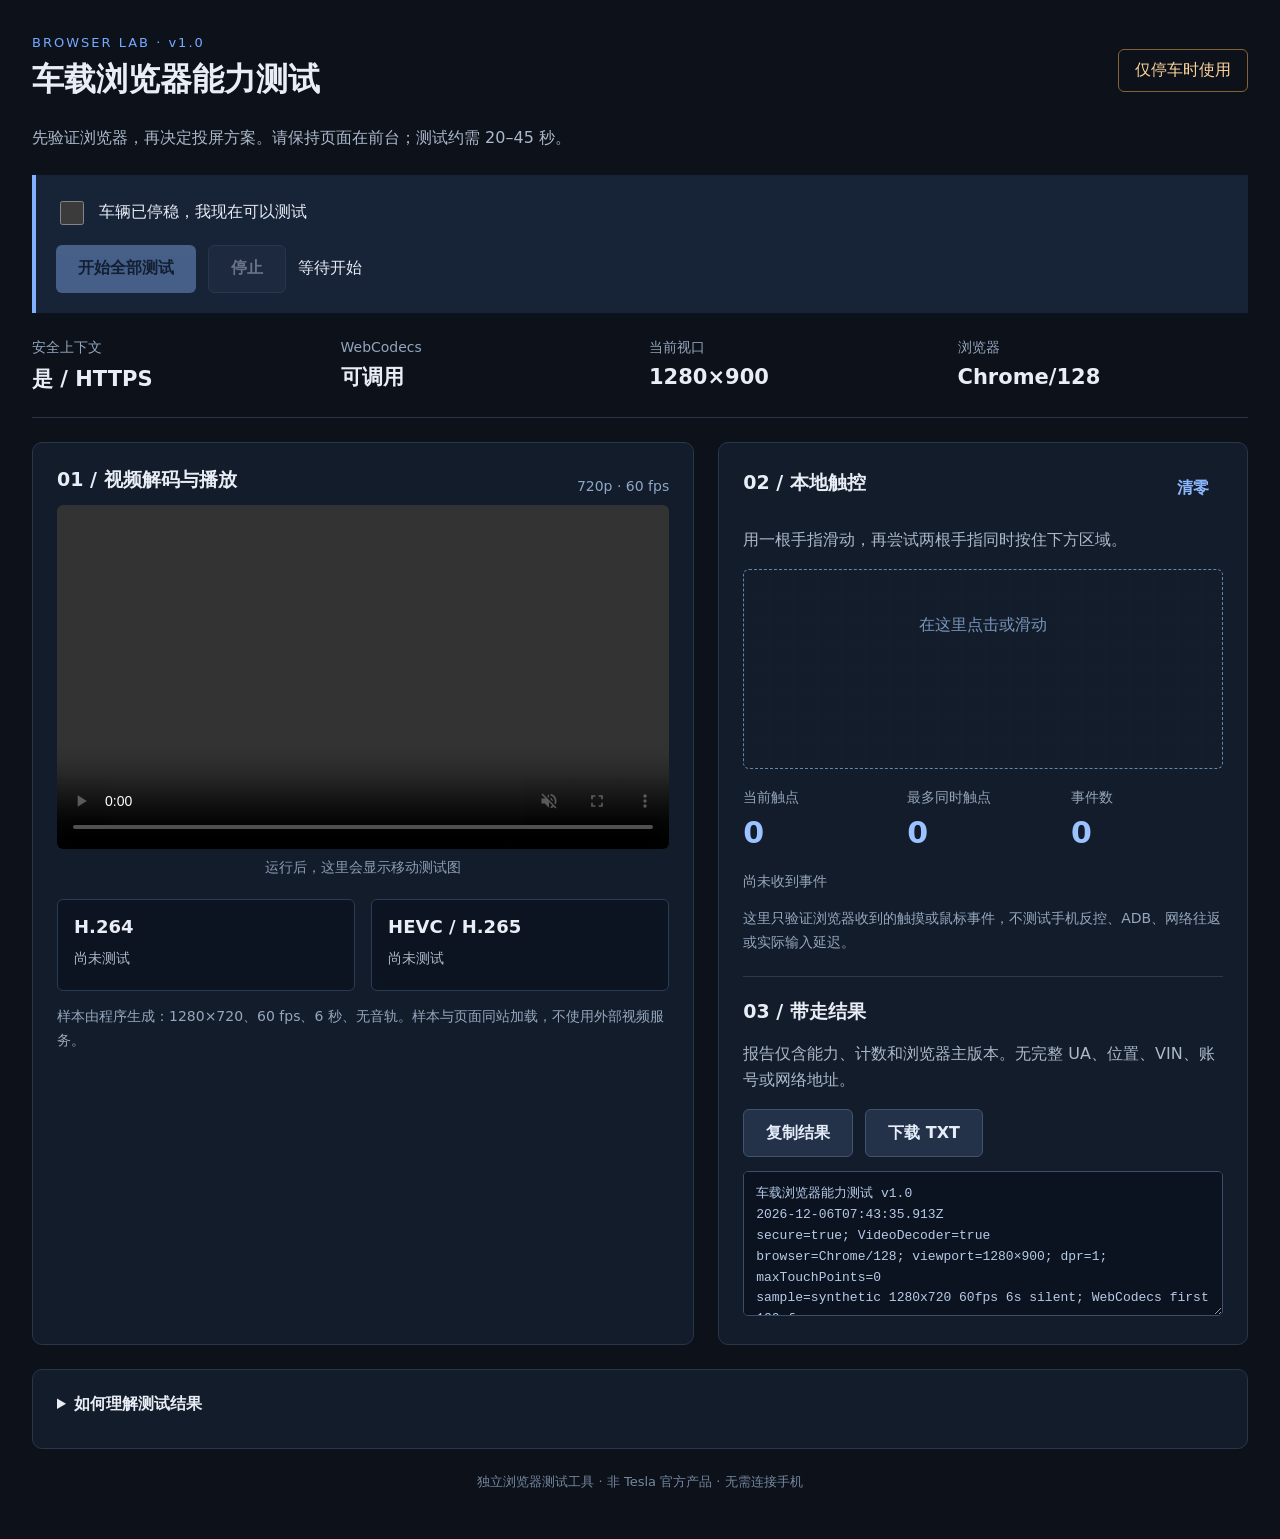
==== index.html @ f3536a12 "Publish static browser capability lab and synthetic video samples" ====
<!doctype html><html lang="zh-CN"><head><meta charset="utf-8"><meta name="viewport" content="width=device-width,initial-scale=1"><meta name="description" content="车载浏览器 H.264、HEVC、WebCodecs 与触控能力本地测试。仅停车使用。"><title>车载浏览器能力测试</title><link rel="icon" href="favicon.svg"><link rel="stylesheet" href="style.css"></head><body><main><header><div><span class="eyebrow">BROWSER LAB · v1.0</span><h1>车载浏览器能力测试</h1></div><span class="badge">仅停车时使用</span></header><p class="intro">先验证浏览器，再决定投屏方案。请保持页面在前台；测试约需 20–45 秒。</p><section class="toolbar"><label><input type="checkbox" id="parked">车辆已停稳，我现在可以测试</label><div class="buttons"><button id="start" disabled>开始全部测试</button><button id="stop" class="secondary" disabled>停止</button><span id="progress" role="status" aria-live="polite">等待开始</span></div></section><section class="environment"><div><small>安全上下文</small><strong id="secure">—</strong></div><div><small>WebCodecs</small><strong id="webcodecs">—</strong></div><div><small>当前视口</small><strong id="viewport">—</strong></div><div><small>浏览器</small><strong id="browser">—</strong></div></section><div class="grid"><section class="panel"><div class="sectionhead"><h2>01 / 视频解码与播放</h2><span id="codecLabel">720p · 60 fps</span></div><video id="video" muted playsinline controls preload="none" aria-label="合成视频播放测试"></video><div id="videoPlaceholder">运行后，这里会显示移动测试图</div><canvas id="decoded" width="320" height="180" hidden></canvas><div id="results"><article><h3>H.264</h3><p>尚未测试</p></article><article><h3>HEVC / H.265</h3><p>尚未测试</p></article></div><p class="note">样本由程序生成：1280×720、60 fps、6 秒、无音轨。样本与页面同站加载，不使用外部视频服务。</p></section><section class="panel"><div class="sectionhead"><h2>02 / 本地触控</h2><button id="resetTouch" class="textbutton">清零</button></div><p>用一根手指滑动，再尝试两根手指同时按住下方区域。</p><div id="touchpad" tabindex="0" role="region" aria-label="本地多点触控测试区"><span>在这里点击或滑动</span><div id="touchdots"></div></div><div class="touchstats"><div><small>当前触点</small><strong id="touchCurrent">0</strong></div><div><small>最多同时触点</small><strong id="touchMax">0</strong></div><div><small>事件数</small><strong id="touchEvents">0</strong></div></div><p id="touchType" class="note">尚未收到事件</p><p class="note">这里只验证浏览器收到的触摸或鼠标事件，不测试手机反控、ADB、网络往返或实际输入延迟。</p><hr><h2>03 / 带走结果</h2><p>报告仅含能力、计数和浏览器主版本。无完整 UA、位置、VIN、账号或网络地址。</p><div class="buttons"><button id="copy" class="secondary">复制结果</button><button id="download" class="secondary">下载 TXT</button></div><p id="exportStatus" role="status" class="note"></p><textarea id="report" readonly aria-label="测试结果，可手动选择复制"></textarea></section></div><details class="panel"><summary>如何理解测试结果</summary><ul><li>“声明支持”只是 API 的答复；“输出帧”才表示这个合成样本实际完成了解码。</li><li>WebCodecs 测试使用默认加速策略，统计 120 帧输出吞吐，不是屏幕帧率，也不能证明使用了硬件解码。</li><li>播放器帧率来自视频帧回调的合成提交计数；丢帧来自浏览器播放质量计数。浏览器不提供时显示“不可测”，不会用页面刷新帧率替代。</li><li>实际硬件型号、Ryzen 代际、车辆固件、手机投屏协议和端到端延迟均无法由此页确认。通过短样本不代表能稳定投屏或持续运行。</li><li>只在当前浏览器测试，不读取车辆接口，不请求摄像头、麦克风或定位。应用不主动上传结果；托管服务仍会收到正常页面和样本请求。</li></ul><p class="note">技术依据：<a href="https://www.w3.org/TR/webcodecs/" target="_blank" rel="noopener">W3C WebCodecs</a> · <a href="https://wicg.github.io/video-rvfc/" target="_blank" rel="noopener">视频帧回调规范</a></p></details><footer>独立浏览器测试工具 · 非 Tesla 官方产品 · 无需连接手机</footer></main><script src="app.js"></script></body></html>
---- style.css ----
:root{font-family:system-ui,-apple-system,"Segoe UI",sans-serif;color:#e9edf5;background:#0c111a;font-size:16px;color-scheme:dark}*{box-sizing:border-box}body{margin:0}main{max-width:1380px;margin:auto;padding:32px}header,.sectionhead{display:flex;align-items:center;justify-content:space-between;gap:20px}h1{font-size:32px;line-height:1.3;margin:8px 0}h2{font-size:19px;margin:0 0 12px}h3{font-size:18px;margin:0 0 10px}.eyebrow{letter-spacing:2px;color:#76aaff;font-size:13px}.badge{padding:10px 16px;border:1px solid #866334;color:#ffd69d;border-radius:6px;white-space:nowrap}.intro,p{color:#abb9cb;line-height:1.65}.toolbar{padding:20px;background:#172438;border-left:4px solid #80b0ff;margin:24px 0}label{display:flex;align-items:center;gap:12px;min-height:36px}input{width:24px;height:24px;accent-color:#80b0ff}.buttons{display:flex;gap:12px;align-items:center;flex-wrap:wrap;margin-top:14px}button{font:inherit;font-weight:650;min-height:48px;border:0;border-radius:6px;padding:12px 22px;background:#8cb8ff;color:#0c172a;cursor:pointer}button:disabled{opacity:.4;cursor:default}.secondary{background:#243249;color:#e5edfa;border:1px solid #41536e}.textbutton{min-height:44px;padding:8px 14px;background:transparent;color:#8cb8ff}.environment{display:grid;grid-template-columns:repeat(4,1fr);border-bottom:1px solid #2a3546;padding:2px 0 24px;margin-bottom:24px;gap:18px}small{display:block;color:#93a5bc;font-size:14px;margin-bottom:8px}strong{font-size:21px;overflow-wrap:anywhere}.grid{display:grid;grid-template-columns:1.25fr 1fr;gap:24px}.panel{background:#131c2a;border:1px solid #29364a;border-radius:10px;padding:24px;margin-bottom:24px}.sectionhead span{font-size:14px;color:#8ea6c7}video{display:block;width:100%;aspect-ratio:16/9;background:#070b12;border-radius:6px}#videoPlaceholder{text-align:center;font-size:14px;color:#8c9db4;padding:10px}#results{display:grid;grid-template-columns:1fr 1fr;gap:16px;margin-top:12px}article{background:#0c1421;padding:16px;border:1px solid #2a3b55;border-radius:6px}article p{font-size:14px;white-space:pre-line;margin:4px 0;overflow-wrap:anywhere}.note{font-size:14px;color:#95a7be}#touchpad{height:200px;border:1px dashed #6484b2;border-radius:6px;position:relative;overflow:hidden;display:grid;place-items:center;touch-action:none;user-select:none;background:linear-gradient(90deg,#1b2a4022 1px,transparent 1px),linear-gradient(#1b2a4022 1px,transparent 1px);background-size:24px 24px}#touchpad span{color:#7995ba;pointer-events:none}.dot{position:absolute;width:48px;height:48px;border-radius:50%;border:2px solid #a5c7ff;background:#5b98ff44;transform:translate(-50%,-50%);pointer-events:none}.touchstats{display:grid;grid-template-columns:repeat(3,1fr);gap:12px;margin:20px 0}.touchstats strong{font-size:30px;color:#9cc3ff}hr{border:0;border-top:1px solid #2b394f;margin:22px 0}textarea{width:100%;height:145px;border:1px solid #3d4e67;border-radius:5px;background:#0b1320;color:#b7cae6;padding:12px;font:13px/1.6 monospace;resize:vertical}summary{cursor:pointer;font-weight:650;min-height:30px}li{color:#a5b6cd;line-height:1.8;margin:10px 0}a{color:#9bc4ff}footer{text-align:center;color:#75879e;font-size:13px;padding:0 0 16px}:focus-visible{outline:3px solid #ffd191;outline-offset:3px}@media(max-width:850px){main{padding:20px}.grid{grid-template-columns:1fr}.environment{grid-template-columns:1fr 1fr}h1{font-size:26px}.badge{font-size:14px}header{align-items:flex-start}}@media(max-width:480px){main{padding:14px}.panel{padding:18px}header{display:block}.badge{display:inline-block;margin-top:8px}#results{grid-template-columns:1fr}.sectionhead{align-items:flex-start;gap:8px}.sectionhead span{white-space:nowrap}.buttons button{flex:1;padding:10px}.touchstats small{font-size:13px}}
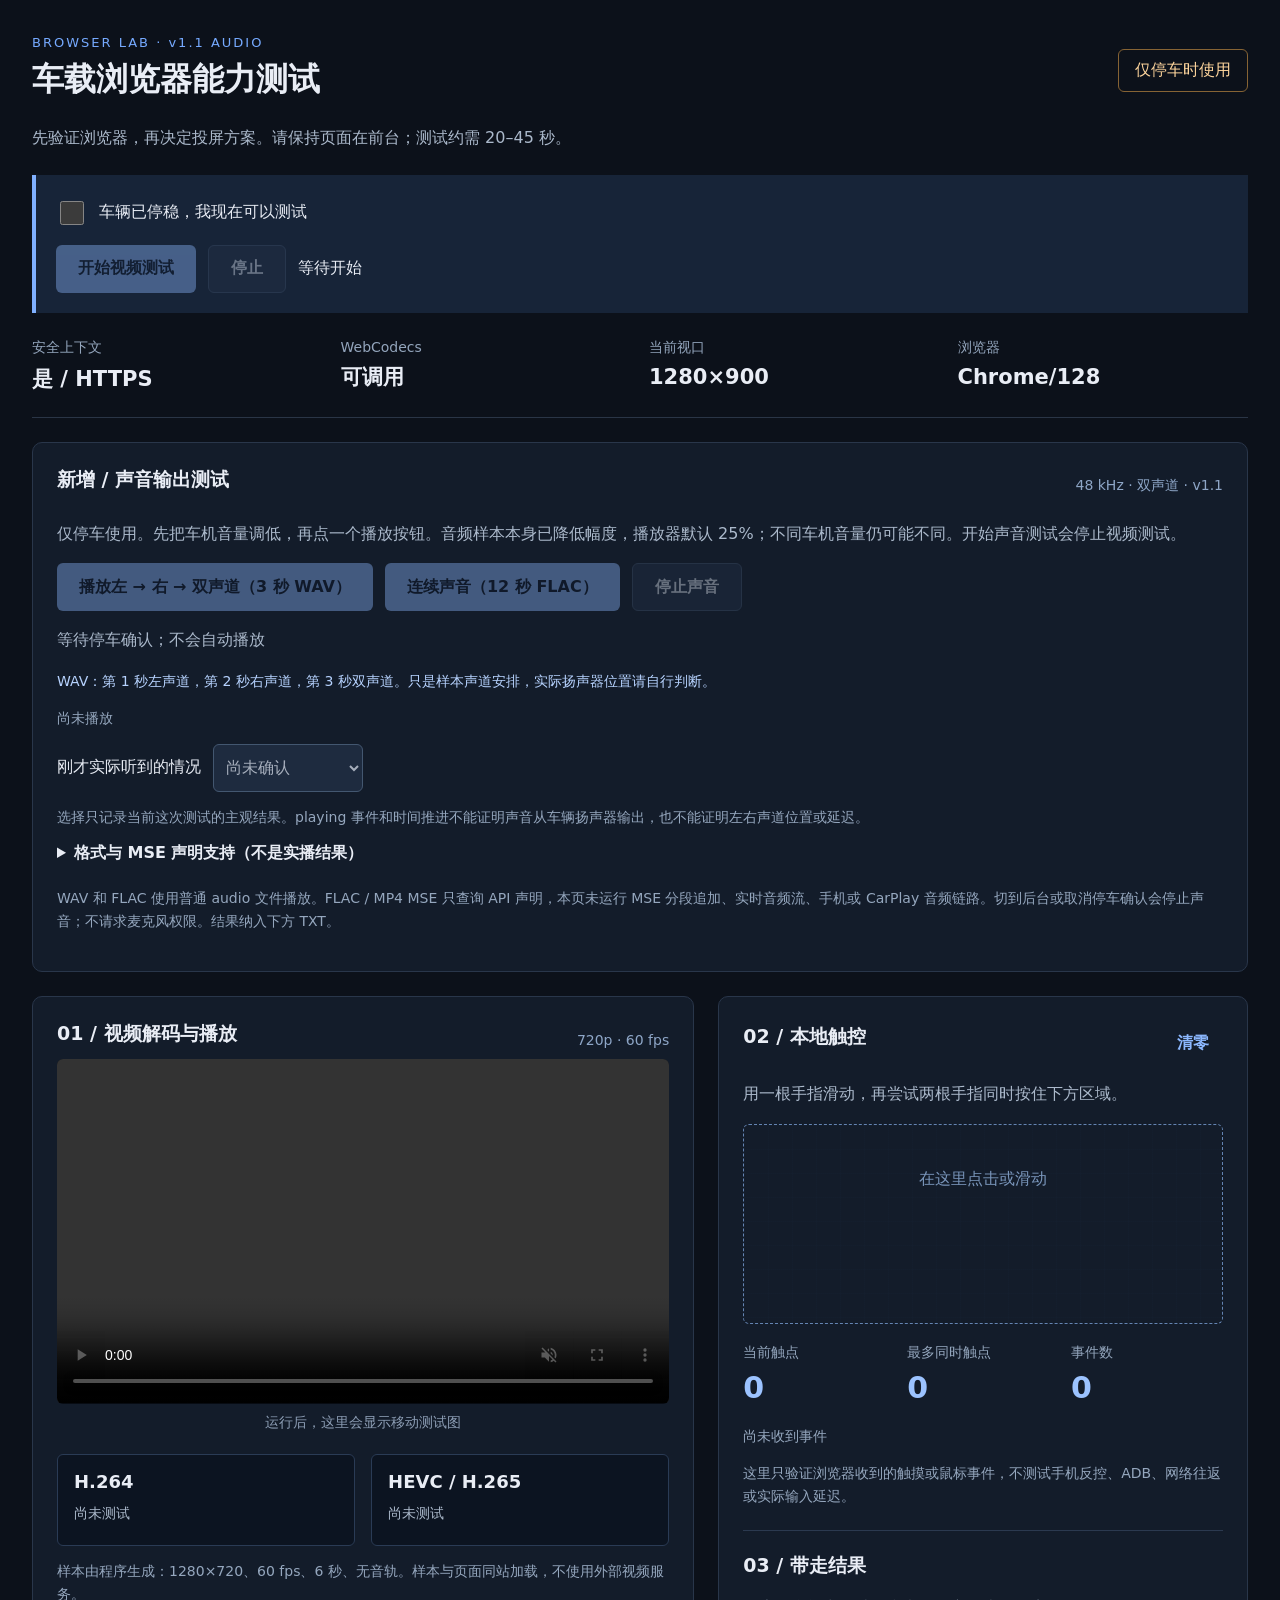
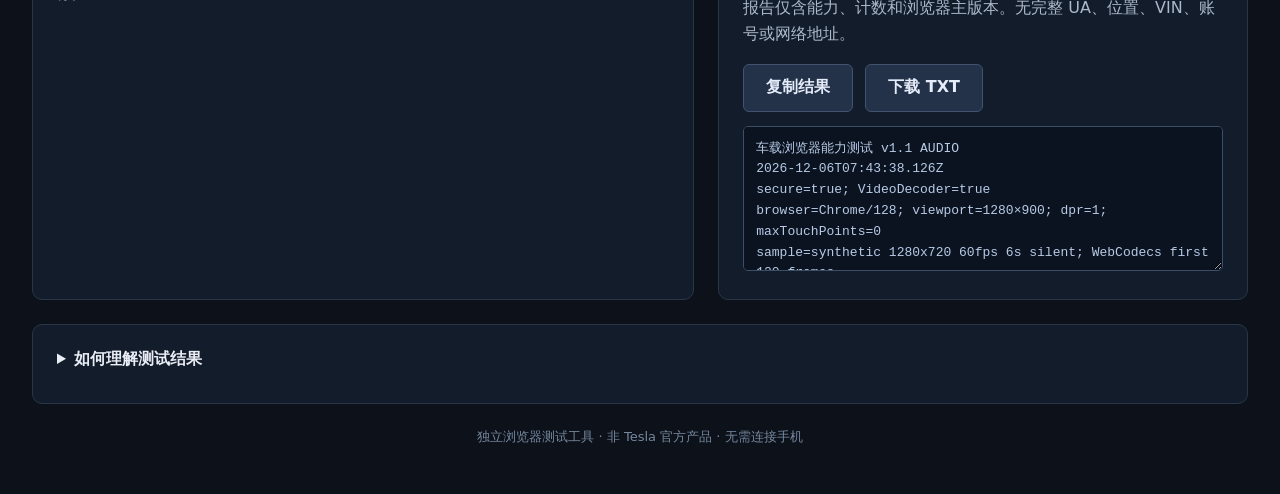
==== commit 859cbfff: "Add manual stereo and continuous audio playback tests" ====
--- a/index.html
+++ b/index.html
@@ -1 +1 @@
-<!doctype html><html lang="zh-CN"><head><meta charset="utf-8"><meta name="viewport" content="width=device-width,initial-scale=1"><meta name="description" content="车载浏览器 H.264、HEVC、WebCodecs 与触控能力本地测试。仅停车使用。"><title>车载浏览器能力测试</title><link rel="icon" href="favicon.svg"><link rel="stylesheet" href="style.css"></head><body><main><header><div><span class="eyebrow">BROWSER LAB · v1.0</span><h1>车载浏览器能力测试</h1></div><span class="badge">仅停车时使用</span></header><p class="intro">先验证浏览器，再决定投屏方案。请保持页面在前台；测试约需 20–45 秒。</p><section class="toolbar"><label><input type="checkbox" id="parked">车辆已停稳，我现在可以测试</label><div class="buttons"><button id="start" disabled>开始全部测试</button><button id="stop" class="secondary" disabled>停止</button><span id="progress" role="status" aria-live="polite">等待开始</span></div></section><section class="environment"><div><small>安全上下文</small><strong id="secure">—</strong></div><div><small>WebCodecs</small><strong id="webcodecs">—</strong></div><div><small>当前视口</small><strong id="viewport">—</strong></div><div><small>浏览器</small><strong id="browser">—</strong></div></section><div class="grid"><section class="panel"><div class="sectionhead"><h2>01 / 视频解码与播放</h2><span id="codecLabel">720p · 60 fps</span></div><video id="video" muted playsinline controls preload="none" aria-label="合成视频播放测试"></video><div id="videoPlaceholder">运行后，这里会显示移动测试图</div><canvas id="decoded" width="320" height="180" hidden></canvas><div id="results"><article><h3>H.264</h3><p>尚未测试</p></article><article><h3>HEVC / H.265</h3><p>尚未测试</p></article></div><p class="note">样本由程序生成：1280×720、60 fps、6 秒、无音轨。样本与页面同站加载，不使用外部视频服务。</p></section><section class="panel"><div class="sectionhead"><h2>02 / 本地触控</h2><button id="resetTouch" class="textbutton">清零</button></div><p>用一根手指滑动，再尝试两根手指同时按住下方区域。</p><div id="touchpad" tabindex="0" role="region" aria-label="本地多点触控测试区"><span>在这里点击或滑动</span><div id="touchdots"></div></div><div class="touchstats"><div><small>当前触点</small><strong id="touchCurrent">0</strong></div><div><small>最多同时触点</small><strong id="touchMax">0</strong></div><div><small>事件数</small><strong id="touchEvents">0</strong></div></div><p id="touchType" class="note">尚未收到事件</p><p class="note">这里只验证浏览器收到的触摸或鼠标事件，不测试手机反控、ADB、网络往返或实际输入延迟。</p><hr><h2>03 / 带走结果</h2><p>报告仅含能力、计数和浏览器主版本。无完整 UA、位置、VIN、账号或网络地址。</p><div class="buttons"><button id="copy" class="secondary">复制结果</button><button id="download" class="secondary">下载 TXT</button></div><p id="exportStatus" role="status" class="note"></p><textarea id="report" readonly aria-label="测试结果，可手动选择复制"></textarea></section></div><details class="panel"><summary>如何理解测试结果</summary><ul><li>“声明支持”只是 API 的答复；“输出帧”才表示这个合成样本实际完成了解码。</li><li>WebCodecs 测试使用默认加速策略，统计 120 帧输出吞吐，不是屏幕帧率，也不能证明使用了硬件解码。</li><li>播放器帧率来自视频帧回调的合成提交计数；丢帧来自浏览器播放质量计数。浏览器不提供时显示“不可测”，不会用页面刷新帧率替代。</li><li>实际硬件型号、Ryzen 代际、车辆固件、手机投屏协议和端到端延迟均无法由此页确认。通过短样本不代表能稳定投屏或持续运行。</li><li>只在当前浏览器测试，不读取车辆接口，不请求摄像头、麦克风或定位。应用不主动上传结果；托管服务仍会收到正常页面和样本请求。</li></ul><p class="note">技术依据：<a href="https://www.w3.org/TR/webcodecs/" target="_blank" rel="noopener">W3C WebCodecs</a> · <a href="https://wicg.github.io/video-rvfc/" target="_blank" rel="noopener">视频帧回调规范</a></p></details><footer>独立浏览器测试工具 · 非 Tesla 官方产品 · 无需连接手机</footer></main><script src="app.js"></script></body></html>
+<!doctype html><html lang="zh-CN"><head><meta charset="utf-8"><meta name="viewport" content="width=device-width,initial-scale=1"><meta name="description" content="车载浏览器 H.264、HEVC、WebCodecs 与触控能力本地测试。仅停车使用。"><title>车载浏览器能力测试</title><link rel="icon" href="favicon.svg"><link rel="stylesheet" href="style.css"></head><body><main><header><div><span class="eyebrow">BROWSER LAB · v1.1 AUDIO</span><h1>车载浏览器能力测试</h1></div><span class="badge">仅停车时使用</span></header><p class="intro">先验证浏览器，再决定投屏方案。请保持页面在前台；测试约需 20–45 秒。</p><section class="toolbar"><label><input type="checkbox" id="parked">车辆已停稳，我现在可以测试</label><div class="buttons"><button id="start" disabled>开始视频测试</button><button id="stop" class="secondary" disabled>停止</button><span id="progress" role="status" aria-live="polite">等待开始</span></div></section><section class="environment"><div><small>安全上下文</small><strong id="secure">—</strong></div><div><small>WebCodecs</small><strong id="webcodecs">—</strong></div><div><small>当前视口</small><strong id="viewport">—</strong></div><div><small>浏览器</small><strong id="browser">—</strong></div></section><section class="panel" id="audioPanel"><div class="sectionhead"><h2>新增 / 声音输出测试</h2><span>48 kHz · 双声道 · v1.1</span></div><p>仅停车使用。先把车机音量调低，再点一个播放按钮。音频样本本身已降低幅度，播放器默认 25%；不同车机音量仍可能不同。开始声音测试会停止视频测试。</p><div class="buttons"><button id="audioChannels" disabled>播放左 → 右 → 双声道（3 秒 WAV）</button><button id="audioSteady" disabled>连续声音（12 秒 FLAC）</button><button id="audioStop" class="secondary" disabled>停止声音</button></div><p id="audioStatus" role="status" aria-live="polite">等待停车确认；不会自动播放</p><p id="audioPhase" class="note">WAV：第 1 秒左声道，第 2 秒右声道，第 3 秒双声道。只是样本声道安排，实际扬声器位置请自行判断。</p><audio id="audio" preload="none" aria-label="手动触发的音频测试"></audio><p id="audioActual" class="note">尚未播放</p><label>刚才实际听到的情况 <select id="audioHeard" disabled><option value="unconfirmed">尚未确认</option><option value="heard">听到声音</option><option value="silent">没有声音</option><option value="interrupted">声音断续 / 异常</option><option value="uncertain">不确定</option></select></label><p class="note">选择只记录当前这次测试的主观结果。playing 事件和时间推进不能证明声音从车辆扬声器输出，也不能证明左右声道位置或延迟。</p><details><summary>格式与 MSE 声明支持（不是实播结果）</summary><pre id="audioClaims"></pre></details><p class="note">WAV 和 FLAC 使用普通 audio 文件播放。FLAC / MP4 MSE 只查询 API 声明，本页未运行 MSE 分段追加、实时音频流、手机或 CarPlay 音频链路。切到后台或取消停车确认会停止声音；不请求麦克风权限。结果纳入下方 TXT。</p></section><div class="grid"><section class="panel"><div class="sectionhead"><h2>01 / 视频解码与播放</h2><span id="codecLabel">720p · 60 fps</span></div><video id="video" muted playsinline controls preload="none" aria-label="合成视频播放测试"></video><div id="videoPlaceholder">运行后，这里会显示移动测试图</div><canvas id="decoded" width="320" height="180" hidden></canvas><div id="results"><article><h3>H.264</h3><p>尚未测试</p></article><article><h3>HEVC / H.265</h3><p>尚未测试</p></article></div><p class="note">样本由程序生成：1280×720、60 fps、6 秒、无音轨。样本与页面同站加载，不使用外部视频服务。</p></section><section class="panel"><div class="sectionhead"><h2>02 / 本地触控</h2><button id="resetTouch" class="textbutton">清零</button></div><p>用一根手指滑动，再尝试两根手指同时按住下方区域。</p><div id="touchpad" tabindex="0" role="region" aria-label="本地多点触控测试区"><span>在这里点击或滑动</span><div id="touchdots"></div></div><div class="touchstats"><div><small>当前触点</small><strong id="touchCurrent">0</strong></div><div><small>最多同时触点</small><strong id="touchMax">0</strong></div><div><small>事件数</small><strong id="touchEvents">0</strong></div></div><p id="touchType" class="note">尚未收到事件</p><p class="note">这里只验证浏览器收到的触摸或鼠标事件，不测试手机反控、ADB、网络往返或实际输入延迟。</p><hr><h2>03 / 带走结果</h2><p>报告仅含能力、计数和浏览器主版本。无完整 UA、位置、VIN、账号或网络地址。</p><div class="buttons"><button id="copy" class="secondary">复制结果</button><button id="download" class="secondary">下载 TXT</button></div><p id="exportStatus" role="status" class="note"></p><textarea id="report" readonly aria-label="测试结果，可手动选择复制"></textarea></section></div><details class="panel"><summary>如何理解测试结果</summary><ul><li>“声明支持”只是 API 的答复；“输出帧”才表示这个合成样本实际完成了解码。</li><li>WebCodecs 测试使用默认加速策略，统计 120 帧输出吞吐，不是屏幕帧率，也不能证明使用了硬件解码。</li><li>播放器帧率来自视频帧回调的合成提交计数；丢帧来自浏览器播放质量计数。浏览器不提供时显示“不可测”，不会用页面刷新帧率替代。</li><li>实际硬件型号、Ryzen 代际、车辆固件、手机投屏协议和端到端延迟均无法由此页确认。通过短样本不代表能稳定投屏或持续运行。</li><li>只在当前浏览器测试，不读取车辆接口，不请求摄像头、麦克风或定位。应用不主动上传结果；托管服务仍会收到正常页面和样本请求。</li></ul><p class="note">技术依据：<a href="https://www.w3.org/TR/webcodecs/" target="_blank" rel="noopener">W3C WebCodecs</a> · <a href="https://wicg.github.io/video-rvfc/" target="_blank" rel="noopener">视频帧回调规范</a></p></details><footer>独立浏览器测试工具 · 非 Tesla 官方产品 · 无需连接手机</footer></main><script src="app.js"></script><script src="audio.js"></script></body></html>
--- a/style.css
+++ b/style.css
@@ -1 +1,3 @@
 :root{font-family:system-ui,-apple-system,"Segoe UI",sans-serif;color:#e9edf5;background:#0c111a;font-size:16px;color-scheme:dark}*{box-sizing:border-box}body{margin:0}main{max-width:1380px;margin:auto;padding:32px}header,.sectionhead{display:flex;align-items:center;justify-content:space-between;gap:20px}h1{font-size:32px;line-height:1.3;margin:8px 0}h2{font-size:19px;margin:0 0 12px}h3{font-size:18px;margin:0 0 10px}.eyebrow{letter-spacing:2px;color:#76aaff;font-size:13px}.badge{padding:10px 16px;border:1px solid #866334;color:#ffd69d;border-radius:6px;white-space:nowrap}.intro,p{color:#abb9cb;line-height:1.65}.toolbar{padding:20px;background:#172438;border-left:4px solid #80b0ff;margin:24px 0}label{display:flex;align-items:center;gap:12px;min-height:36px}input{width:24px;height:24px;accent-color:#80b0ff}.buttons{display:flex;gap:12px;align-items:center;flex-wrap:wrap;margin-top:14px}button{font:inherit;font-weight:650;min-height:48px;border:0;border-radius:6px;padding:12px 22px;background:#8cb8ff;color:#0c172a;cursor:pointer}button:disabled{opacity:.4;cursor:default}.secondary{background:#243249;color:#e5edfa;border:1px solid #41536e}.textbutton{min-height:44px;padding:8px 14px;background:transparent;color:#8cb8ff}.environment{display:grid;grid-template-columns:repeat(4,1fr);border-bottom:1px solid #2a3546;padding:2px 0 24px;margin-bottom:24px;gap:18px}small{display:block;color:#93a5bc;font-size:14px;margin-bottom:8px}strong{font-size:21px;overflow-wrap:anywhere}.grid{display:grid;grid-template-columns:1.25fr 1fr;gap:24px}.panel{background:#131c2a;border:1px solid #29364a;border-radius:10px;padding:24px;margin-bottom:24px}.sectionhead span{font-size:14px;color:#8ea6c7}video{display:block;width:100%;aspect-ratio:16/9;background:#070b12;border-radius:6px}#videoPlaceholder{text-align:center;font-size:14px;color:#8c9db4;padding:10px}#results{display:grid;grid-template-columns:1fr 1fr;gap:16px;margin-top:12px}article{background:#0c1421;padding:16px;border:1px solid #2a3b55;border-radius:6px}article p{font-size:14px;white-space:pre-line;margin:4px 0;overflow-wrap:anywhere}.note{font-size:14px;color:#95a7be}#touchpad{height:200px;border:1px dashed #6484b2;border-radius:6px;position:relative;overflow:hidden;display:grid;place-items:center;touch-action:none;user-select:none;background:linear-gradient(90deg,#1b2a4022 1px,transparent 1px),linear-gradient(#1b2a4022 1px,transparent 1px);background-size:24px 24px}#touchpad span{color:#7995ba;pointer-events:none}.dot{position:absolute;width:48px;height:48px;border-radius:50%;border:2px solid #a5c7ff;background:#5b98ff44;transform:translate(-50%,-50%);pointer-events:none}.touchstats{display:grid;grid-template-columns:repeat(3,1fr);gap:12px;margin:20px 0}.touchstats strong{font-size:30px;color:#9cc3ff}hr{border:0;border-top:1px solid #2b394f;margin:22px 0}textarea{width:100%;height:145px;border:1px solid #3d4e67;border-radius:5px;background:#0b1320;color:#b7cae6;padding:12px;font:13px/1.6 monospace;resize:vertical}summary{cursor:pointer;font-weight:650;min-height:30px}li{color:#a5b6cd;line-height:1.8;margin:10px 0}a{color:#9bc4ff}footer{text-align:center;color:#75879e;font-size:13px;padding:0 0 16px}:focus-visible{outline:3px solid #ffd191;outline-offset:3px}@media(max-width:850px){main{padding:20px}.grid{grid-template-columns:1fr}.environment{grid-template-columns:1fr 1fr}h1{font-size:26px}.badge{font-size:14px}header{align-items:flex-start}}@media(max-width:480px){main{padding:14px}.panel{padding:18px}header{display:block}.badge{display:inline-block;margin-top:8px}#results{grid-template-columns:1fr}.sectionhead{align-items:flex-start;gap:8px}.sectionhead span{white-space:nowrap}.buttons button{flex:1;padding:10px}.touchstats small{font-size:13px}}
+
+#audioPanel select{max-width:100%;min-height:48px;background:#243249;color:#e5edfa;border:1px solid #58708e;border-radius:6px;padding:8px;font:inherit}#audioClaims{white-space:pre-wrap;overflow-wrap:anywhere;color:#b8c9df;font:14px/1.7 monospace}#audioPanel label{flex-wrap:wrap}#audioPhase{color:#b7d3ff}
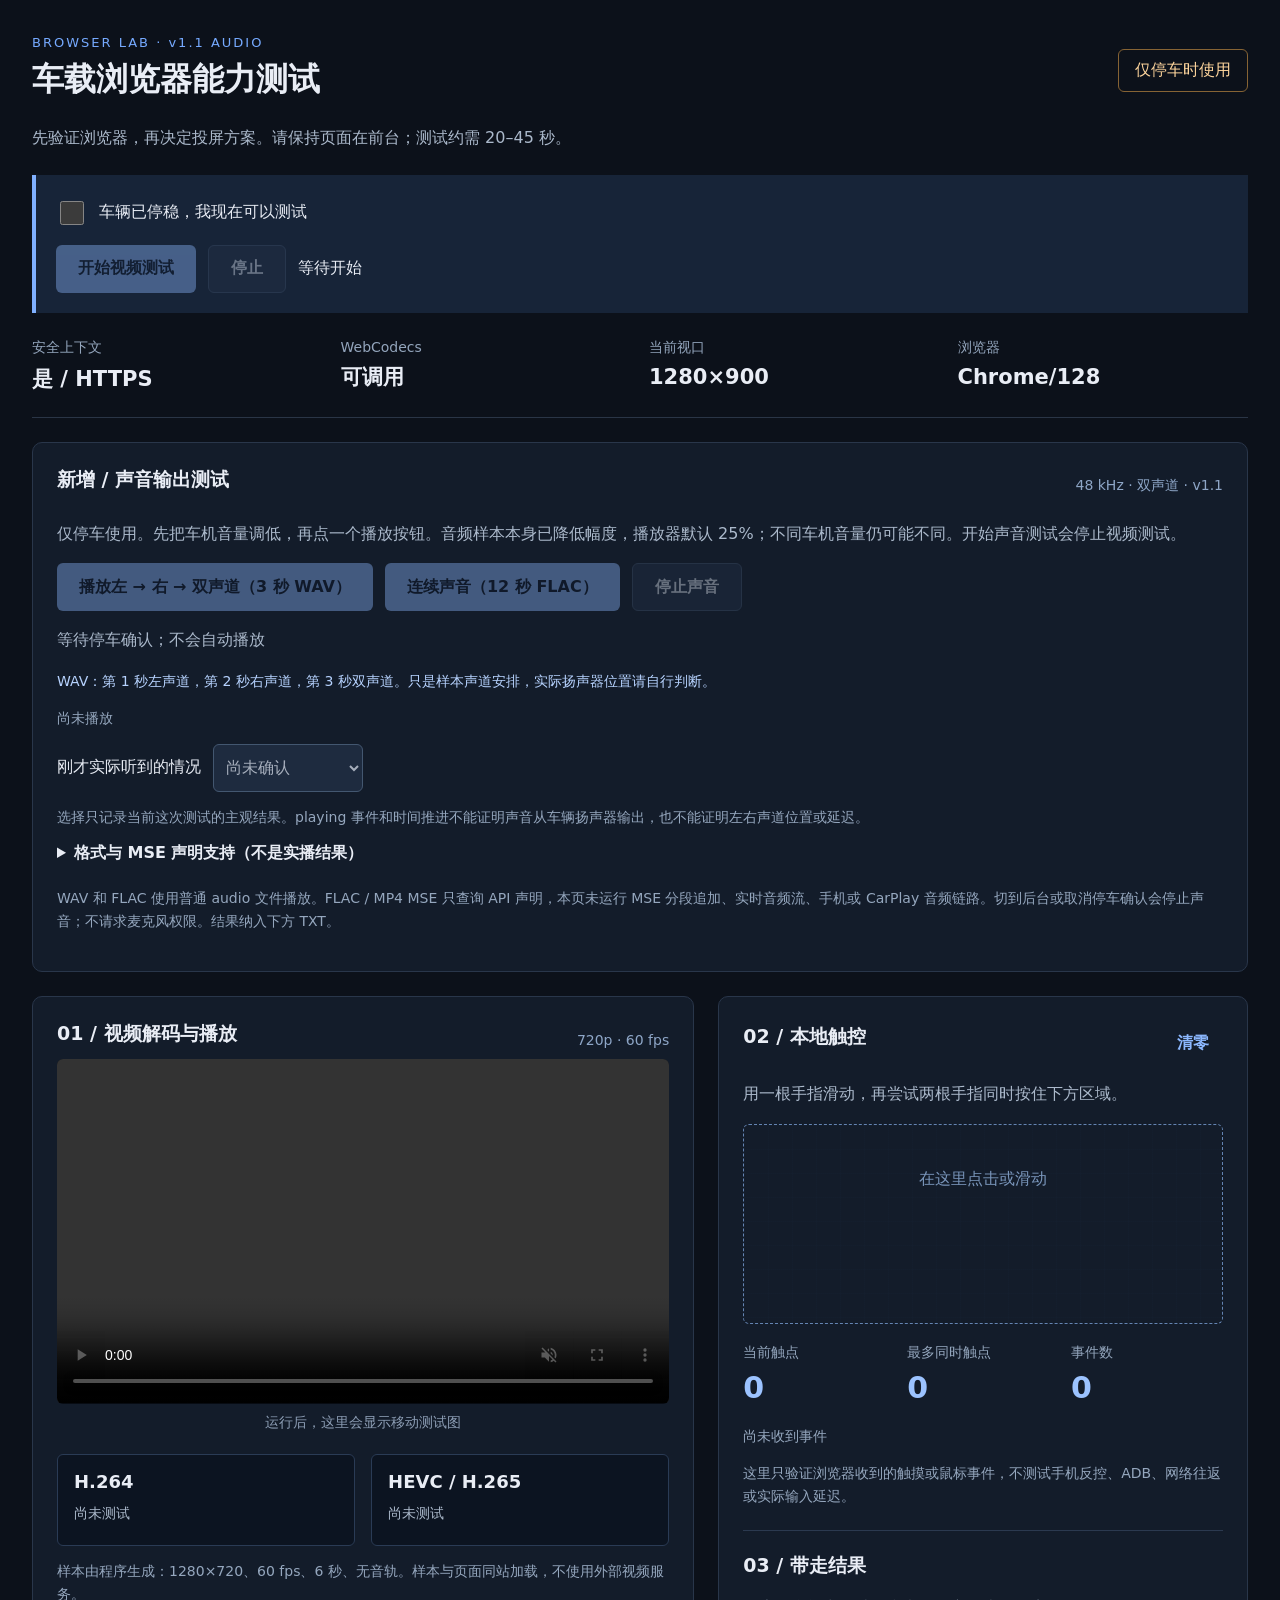
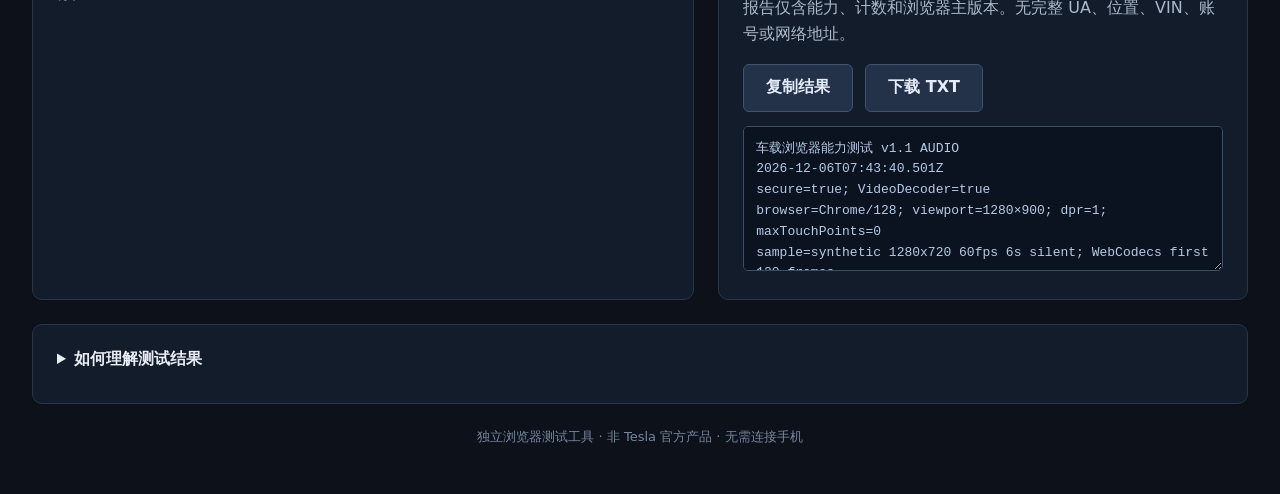
==== commit 890bf2ed: "Refresh cached scripts and styles for audio test release" ====
--- a/index.html
+++ b/index.html
@@ -1 +1 @@
-<!doctype html><html lang="zh-CN"><head><meta charset="utf-8"><meta name="viewport" content="width=device-width,initial-scale=1"><meta name="description" content="车载浏览器 H.264、HEVC、WebCodecs 与触控能力本地测试。仅停车使用。"><title>车载浏览器能力测试</title><link rel="icon" href="favicon.svg"><link rel="stylesheet" href="style.css"></head><body><main><header><div><span class="eyebrow">BROWSER LAB · v1.1 AUDIO</span><h1>车载浏览器能力测试</h1></div><span class="badge">仅停车时使用</span></header><p class="intro">先验证浏览器，再决定投屏方案。请保持页面在前台；测试约需 20–45 秒。</p><section class="toolbar"><label><input type="checkbox" id="parked">车辆已停稳，我现在可以测试</label><div class="buttons"><button id="start" disabled>开始视频测试</button><button id="stop" class="secondary" disabled>停止</button><span id="progress" role="status" aria-live="polite">等待开始</span></div></section><section class="environment"><div><small>安全上下文</small><strong id="secure">—</strong></div><div><small>WebCodecs</small><strong id="webcodecs">—</strong></div><div><small>当前视口</small><strong id="viewport">—</strong></div><div><small>浏览器</small><strong id="browser">—</strong></div></section><section class="panel" id="audioPanel"><div class="sectionhead"><h2>新增 / 声音输出测试</h2><span>48 kHz · 双声道 · v1.1</span></div><p>仅停车使用。先把车机音量调低，再点一个播放按钮。音频样本本身已降低幅度，播放器默认 25%；不同车机音量仍可能不同。开始声音测试会停止视频测试。</p><div class="buttons"><button id="audioChannels" disabled>播放左 → 右 → 双声道（3 秒 WAV）</button><button id="audioSteady" disabled>连续声音（12 秒 FLAC）</button><button id="audioStop" class="secondary" disabled>停止声音</button></div><p id="audioStatus" role="status" aria-live="polite">等待停车确认；不会自动播放</p><p id="audioPhase" class="note">WAV：第 1 秒左声道，第 2 秒右声道，第 3 秒双声道。只是样本声道安排，实际扬声器位置请自行判断。</p><audio id="audio" preload="none" aria-label="手动触发的音频测试"></audio><p id="audioActual" class="note">尚未播放</p><label>刚才实际听到的情况 <select id="audioHeard" disabled><option value="unconfirmed">尚未确认</option><option value="heard">听到声音</option><option value="silent">没有声音</option><option value="interrupted">声音断续 / 异常</option><option value="uncertain">不确定</option></select></label><p class="note">选择只记录当前这次测试的主观结果。playing 事件和时间推进不能证明声音从车辆扬声器输出，也不能证明左右声道位置或延迟。</p><details><summary>格式与 MSE 声明支持（不是实播结果）</summary><pre id="audioClaims"></pre></details><p class="note">WAV 和 FLAC 使用普通 audio 文件播放。FLAC / MP4 MSE 只查询 API 声明，本页未运行 MSE 分段追加、实时音频流、手机或 CarPlay 音频链路。切到后台或取消停车确认会停止声音；不请求麦克风权限。结果纳入下方 TXT。</p></section><div class="grid"><section class="panel"><div class="sectionhead"><h2>01 / 视频解码与播放</h2><span id="codecLabel">720p · 60 fps</span></div><video id="video" muted playsinline controls preload="none" aria-label="合成视频播放测试"></video><div id="videoPlaceholder">运行后，这里会显示移动测试图</div><canvas id="decoded" width="320" height="180" hidden></canvas><div id="results"><article><h3>H.264</h3><p>尚未测试</p></article><article><h3>HEVC / H.265</h3><p>尚未测试</p></article></div><p class="note">样本由程序生成：1280×720、60 fps、6 秒、无音轨。样本与页面同站加载，不使用外部视频服务。</p></section><section class="panel"><div class="sectionhead"><h2>02 / 本地触控</h2><button id="resetTouch" class="textbutton">清零</button></div><p>用一根手指滑动，再尝试两根手指同时按住下方区域。</p><div id="touchpad" tabindex="0" role="region" aria-label="本地多点触控测试区"><span>在这里点击或滑动</span><div id="touchdots"></div></div><div class="touchstats"><div><small>当前触点</small><strong id="touchCurrent">0</strong></div><div><small>最多同时触点</small><strong id="touchMax">0</strong></div><div><small>事件数</small><strong id="touchEvents">0</strong></div></div><p id="touchType" class="note">尚未收到事件</p><p class="note">这里只验证浏览器收到的触摸或鼠标事件，不测试手机反控、ADB、网络往返或实际输入延迟。</p><hr><h2>03 / 带走结果</h2><p>报告仅含能力、计数和浏览器主版本。无完整 UA、位置、VIN、账号或网络地址。</p><div class="buttons"><button id="copy" class="secondary">复制结果</button><button id="download" class="secondary">下载 TXT</button></div><p id="exportStatus" role="status" class="note"></p><textarea id="report" readonly aria-label="测试结果，可手动选择复制"></textarea></section></div><details class="panel"><summary>如何理解测试结果</summary><ul><li>“声明支持”只是 API 的答复；“输出帧”才表示这个合成样本实际完成了解码。</li><li>WebCodecs 测试使用默认加速策略，统计 120 帧输出吞吐，不是屏幕帧率，也不能证明使用了硬件解码。</li><li>播放器帧率来自视频帧回调的合成提交计数；丢帧来自浏览器播放质量计数。浏览器不提供时显示“不可测”，不会用页面刷新帧率替代。</li><li>实际硬件型号、Ryzen 代际、车辆固件、手机投屏协议和端到端延迟均无法由此页确认。通过短样本不代表能稳定投屏或持续运行。</li><li>只在当前浏览器测试，不读取车辆接口，不请求摄像头、麦克风或定位。应用不主动上传结果；托管服务仍会收到正常页面和样本请求。</li></ul><p class="note">技术依据：<a href="https://www.w3.org/TR/webcodecs/" target="_blank" rel="noopener">W3C WebCodecs</a> · <a href="https://wicg.github.io/video-rvfc/" target="_blank" rel="noopener">视频帧回调规范</a></p></details><footer>独立浏览器测试工具 · 非 Tesla 官方产品 · 无需连接手机</footer></main><script src="app.js"></script><script src="audio.js"></script></body></html>
+<!doctype html><html lang="zh-CN"><head><meta charset="utf-8"><meta name="viewport" content="width=device-width,initial-scale=1"><meta name="description" content="车载浏览器 H.264、HEVC、WebCodecs 与触控能力本地测试。仅停车使用。"><title>车载浏览器能力测试</title><link rel="icon" href="favicon.svg"><link rel="stylesheet" href="style.css?v=1.1"></head><body><main><header><div><span class="eyebrow">BROWSER LAB · v1.1 AUDIO</span><h1>车载浏览器能力测试</h1></div><span class="badge">仅停车时使用</span></header><p class="intro">先验证浏览器，再决定投屏方案。请保持页面在前台；测试约需 20–45 秒。</p><section class="toolbar"><label><input type="checkbox" id="parked">车辆已停稳，我现在可以测试</label><div class="buttons"><button id="start" disabled>开始视频测试</button><button id="stop" class="secondary" disabled>停止</button><span id="progress" role="status" aria-live="polite">等待开始</span></div></section><section class="environment"><div><small>安全上下文</small><strong id="secure">—</strong></div><div><small>WebCodecs</small><strong id="webcodecs">—</strong></div><div><small>当前视口</small><strong id="viewport">—</strong></div><div><small>浏览器</small><strong id="browser">—</strong></div></section><section class="panel" id="audioPanel"><div class="sectionhead"><h2>新增 / 声音输出测试</h2><span>48 kHz · 双声道 · v1.1</span></div><p>仅停车使用。先把车机音量调低，再点一个播放按钮。音频样本本身已降低幅度，播放器默认 25%；不同车机音量仍可能不同。开始声音测试会停止视频测试。</p><div class="buttons"><button id="audioChannels" disabled>播放左 → 右 → 双声道（3 秒 WAV）</button><button id="audioSteady" disabled>连续声音（12 秒 FLAC）</button><button id="audioStop" class="secondary" disabled>停止声音</button></div><p id="audioStatus" role="status" aria-live="polite">等待停车确认；不会自动播放</p><p id="audioPhase" class="note">WAV：第 1 秒左声道，第 2 秒右声道，第 3 秒双声道。只是样本声道安排，实际扬声器位置请自行判断。</p><audio id="audio" preload="none" aria-label="手动触发的音频测试"></audio><p id="audioActual" class="note">尚未播放</p><label>刚才实际听到的情况 <select id="audioHeard" disabled><option value="unconfirmed">尚未确认</option><option value="heard">听到声音</option><option value="silent">没有声音</option><option value="interrupted">声音断续 / 异常</option><option value="uncertain">不确定</option></select></label><p class="note">选择只记录当前这次测试的主观结果。playing 事件和时间推进不能证明声音从车辆扬声器输出，也不能证明左右声道位置或延迟。</p><details><summary>格式与 MSE 声明支持（不是实播结果）</summary><pre id="audioClaims"></pre></details><p class="note">WAV 和 FLAC 使用普通 audio 文件播放。FLAC / MP4 MSE 只查询 API 声明，本页未运行 MSE 分段追加、实时音频流、手机或 CarPlay 音频链路。切到后台或取消停车确认会停止声音；不请求麦克风权限。结果纳入下方 TXT。</p></section><div class="grid"><section class="panel"><div class="sectionhead"><h2>01 / 视频解码与播放</h2><span id="codecLabel">720p · 60 fps</span></div><video id="video" muted playsinline controls preload="none" aria-label="合成视频播放测试"></video><div id="videoPlaceholder">运行后，这里会显示移动测试图</div><canvas id="decoded" width="320" height="180" hidden></canvas><div id="results"><article><h3>H.264</h3><p>尚未测试</p></article><article><h3>HEVC / H.265</h3><p>尚未测试</p></article></div><p class="note">样本由程序生成：1280×720、60 fps、6 秒、无音轨。样本与页面同站加载，不使用外部视频服务。</p></section><section class="panel"><div class="sectionhead"><h2>02 / 本地触控</h2><button id="resetTouch" class="textbutton">清零</button></div><p>用一根手指滑动，再尝试两根手指同时按住下方区域。</p><div id="touchpad" tabindex="0" role="region" aria-label="本地多点触控测试区"><span>在这里点击或滑动</span><div id="touchdots"></div></div><div class="touchstats"><div><small>当前触点</small><strong id="touchCurrent">0</strong></div><div><small>最多同时触点</small><strong id="touchMax">0</strong></div><div><small>事件数</small><strong id="touchEvents">0</strong></div></div><p id="touchType" class="note">尚未收到事件</p><p class="note">这里只验证浏览器收到的触摸或鼠标事件，不测试手机反控、ADB、网络往返或实际输入延迟。</p><hr><h2>03 / 带走结果</h2><p>报告仅含能力、计数和浏览器主版本。无完整 UA、位置、VIN、账号或网络地址。</p><div class="buttons"><button id="copy" class="secondary">复制结果</button><button id="download" class="secondary">下载 TXT</button></div><p id="exportStatus" role="status" class="note"></p><textarea id="report" readonly aria-label="测试结果，可手动选择复制"></textarea></section></div><details class="panel"><summary>如何理解测试结果</summary><ul><li>“声明支持”只是 API 的答复；“输出帧”才表示这个合成样本实际完成了解码。</li><li>WebCodecs 测试使用默认加速策略，统计 120 帧输出吞吐，不是屏幕帧率，也不能证明使用了硬件解码。</li><li>播放器帧率来自视频帧回调的合成提交计数；丢帧来自浏览器播放质量计数。浏览器不提供时显示“不可测”，不会用页面刷新帧率替代。</li><li>实际硬件型号、Ryzen 代际、车辆固件、手机投屏协议和端到端延迟均无法由此页确认。通过短样本不代表能稳定投屏或持续运行。</li><li>只在当前浏览器测试，不读取车辆接口，不请求摄像头、麦克风或定位。应用不主动上传结果；托管服务仍会收到正常页面和样本请求。</li></ul><p class="note">技术依据：<a href="https://www.w3.org/TR/webcodecs/" target="_blank" rel="noopener">W3C WebCodecs</a> · <a href="https://wicg.github.io/video-rvfc/" target="_blank" rel="noopener">视频帧回调规范</a></p></details><footer>独立浏览器测试工具 · 非 Tesla 官方产品 · 无需连接手机</footer></main><script src="app.js?v=1.1"></script><script src="audio.js?v=1.1"></script></body></html>
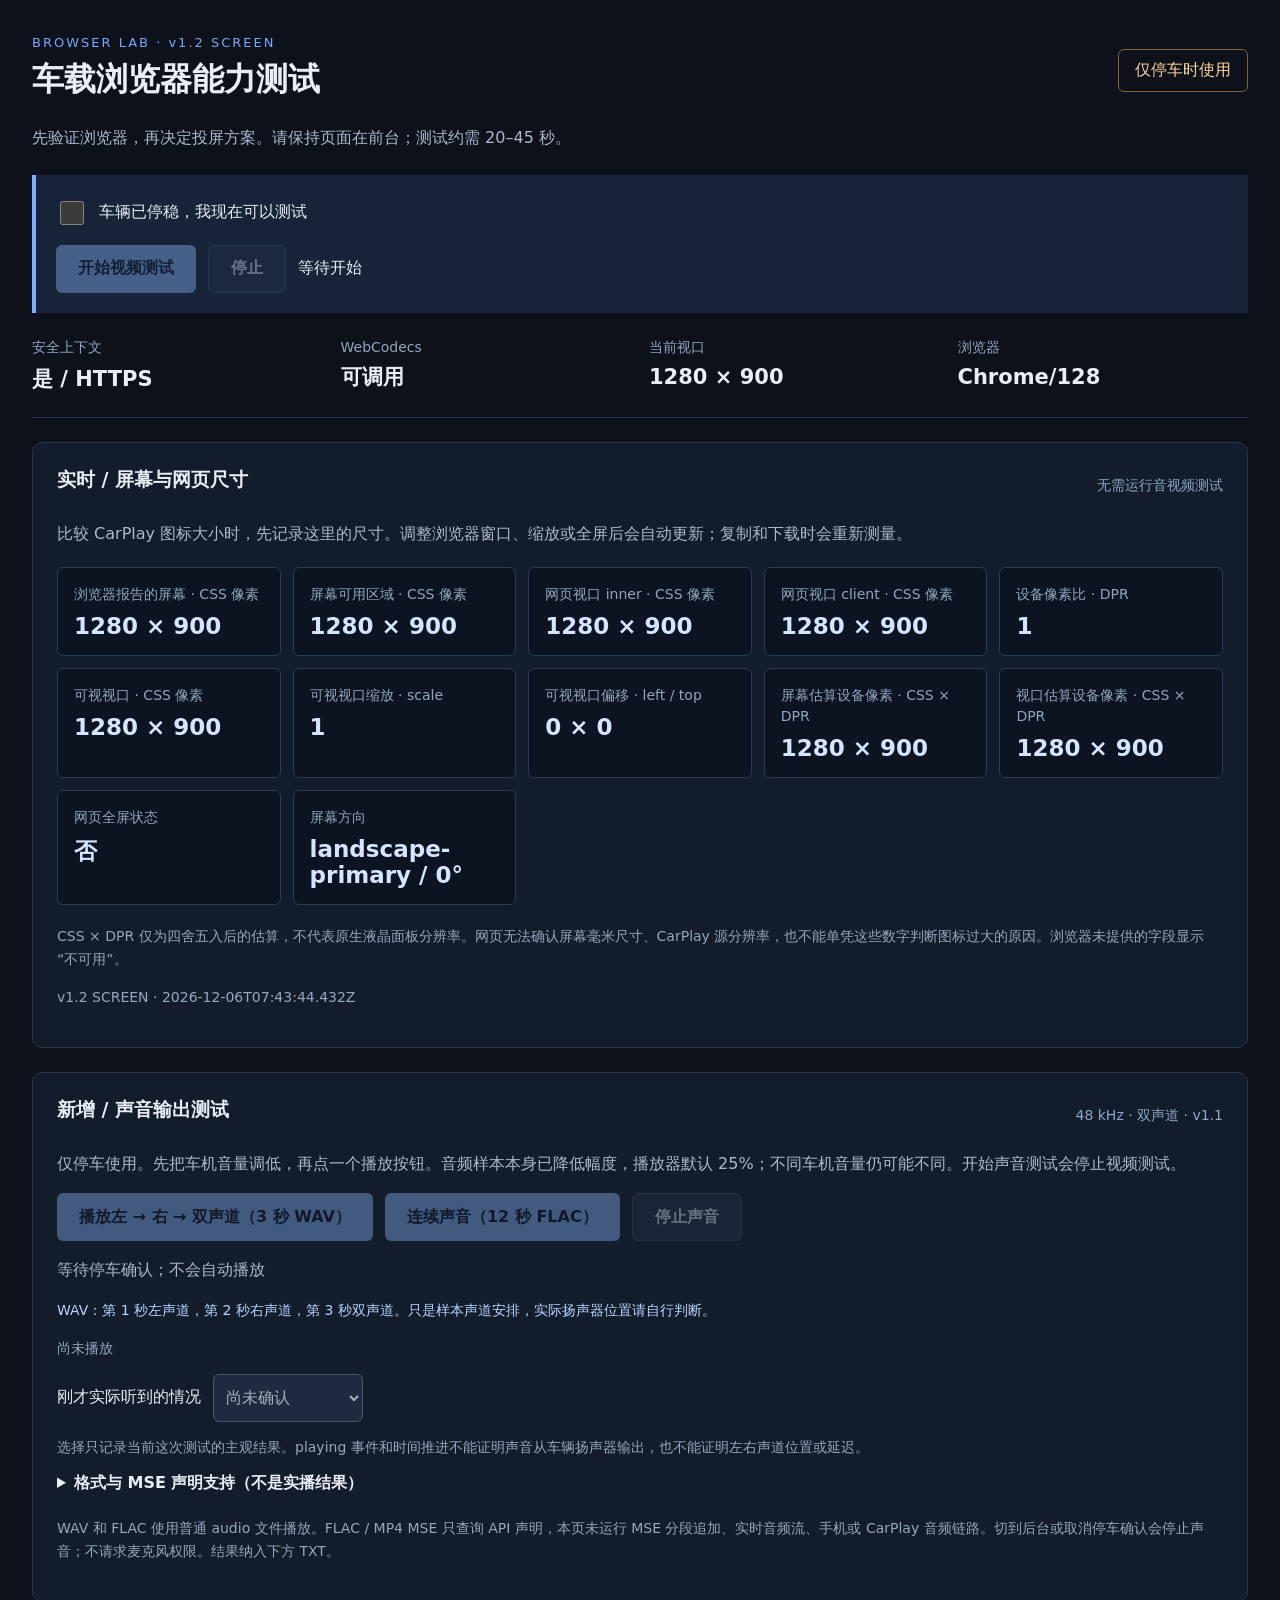
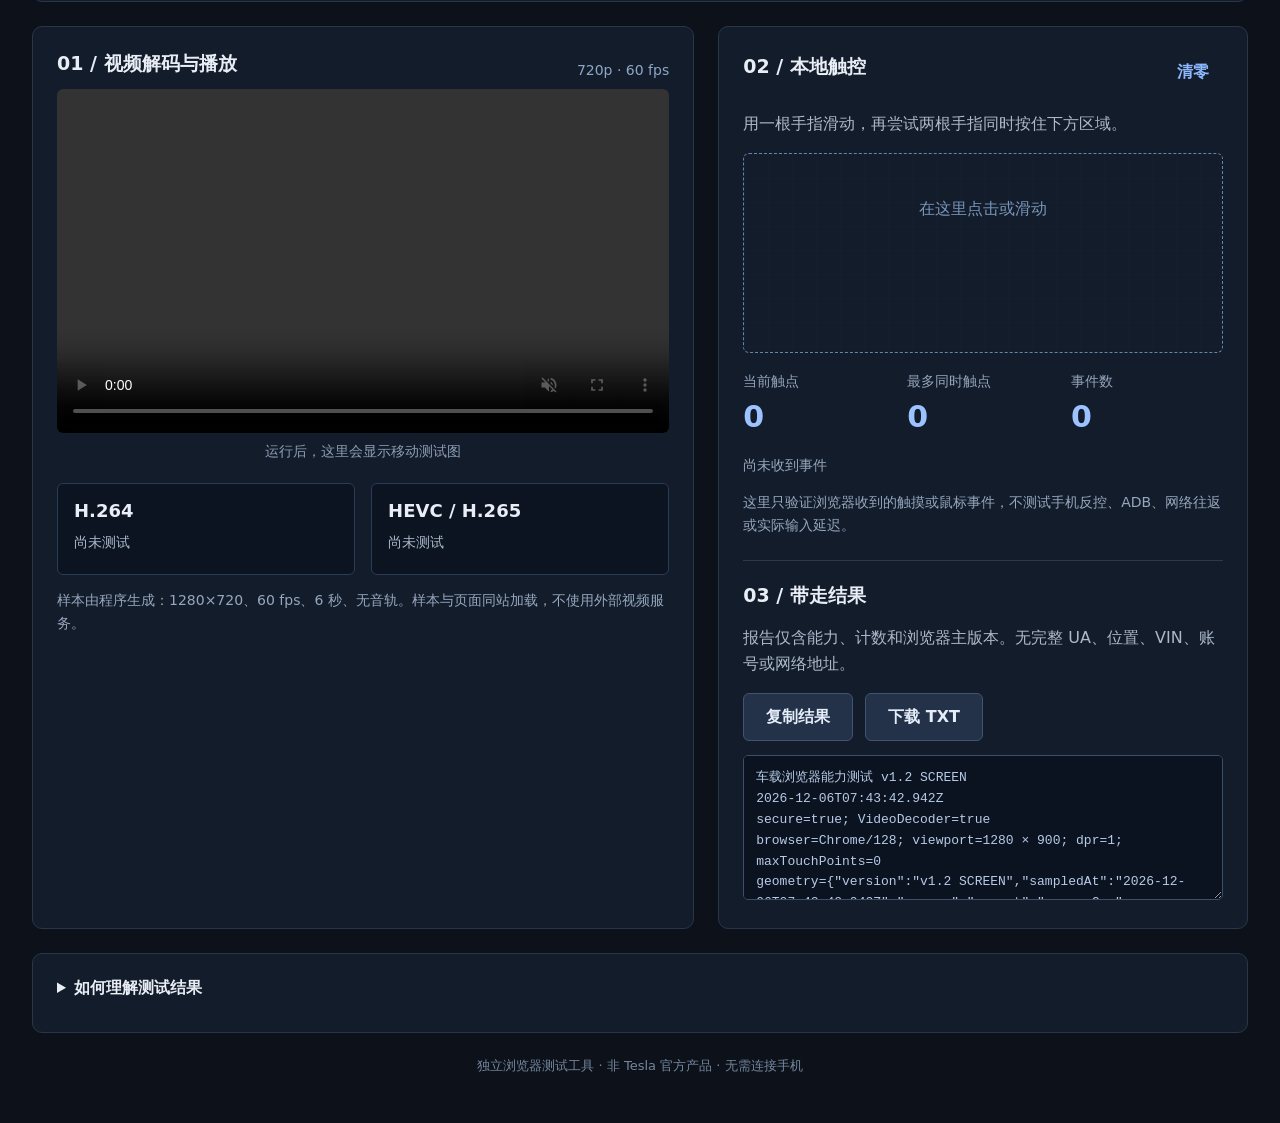
==== commit c2fc1a38: "Add live browser screen geometry diagnostics and fresh exports" ====
--- a/index.html
+++ b/index.html
@@ -1 +1,2 @@
-<!doctype html><html lang="zh-CN"><head><meta charset="utf-8"><meta name="viewport" content="width=device-width,initial-scale=1"><meta name="description" content="车载浏览器 H.264、HEVC、WebCodecs 与触控能力本地测试。仅停车使用。"><title>车载浏览器能力测试</title><link rel="icon" href="favicon.svg"><link rel="stylesheet" href="style.css?v=1.1"></head><body><main><header><div><span class="eyebrow">BROWSER LAB · v1.1 AUDIO</span><h1>车载浏览器能力测试</h1></div><span class="badge">仅停车时使用</span></header><p class="intro">先验证浏览器，再决定投屏方案。请保持页面在前台；测试约需 20–45 秒。</p><section class="toolbar"><label><input type="checkbox" id="parked">车辆已停稳，我现在可以测试</label><div class="buttons"><button id="start" disabled>开始视频测试</button><button id="stop" class="secondary" disabled>停止</button><span id="progress" role="status" aria-live="polite">等待开始</span></div></section><section class="environment"><div><small>安全上下文</small><strong id="secure">—</strong></div><div><small>WebCodecs</small><strong id="webcodecs">—</strong></div><div><small>当前视口</small><strong id="viewport">—</strong></div><div><small>浏览器</small><strong id="browser">—</strong></div></section><section class="panel" id="audioPanel"><div class="sectionhead"><h2>新增 / 声音输出测试</h2><span>48 kHz · 双声道 · v1.1</span></div><p>仅停车使用。先把车机音量调低，再点一个播放按钮。音频样本本身已降低幅度，播放器默认 25%；不同车机音量仍可能不同。开始声音测试会停止视频测试。</p><div class="buttons"><button id="audioChannels" disabled>播放左 → 右 → 双声道（3 秒 WAV）</button><button id="audioSteady" disabled>连续声音（12 秒 FLAC）</button><button id="audioStop" class="secondary" disabled>停止声音</button></div><p id="audioStatus" role="status" aria-live="polite">等待停车确认；不会自动播放</p><p id="audioPhase" class="note">WAV：第 1 秒左声道，第 2 秒右声道，第 3 秒双声道。只是样本声道安排，实际扬声器位置请自行判断。</p><audio id="audio" preload="none" aria-label="手动触发的音频测试"></audio><p id="audioActual" class="note">尚未播放</p><label>刚才实际听到的情况 <select id="audioHeard" disabled><option value="unconfirmed">尚未确认</option><option value="heard">听到声音</option><option value="silent">没有声音</option><option value="interrupted">声音断续 / 异常</option><option value="uncertain">不确定</option></select></label><p class="note">选择只记录当前这次测试的主观结果。playing 事件和时间推进不能证明声音从车辆扬声器输出，也不能证明左右声道位置或延迟。</p><details><summary>格式与 MSE 声明支持（不是实播结果）</summary><pre id="audioClaims"></pre></details><p class="note">WAV 和 FLAC 使用普通 audio 文件播放。FLAC / MP4 MSE 只查询 API 声明，本页未运行 MSE 分段追加、实时音频流、手机或 CarPlay 音频链路。切到后台或取消停车确认会停止声音；不请求麦克风权限。结果纳入下方 TXT。</p></section><div class="grid"><section class="panel"><div class="sectionhead"><h2>01 / 视频解码与播放</h2><span id="codecLabel">720p · 60 fps</span></div><video id="video" muted playsinline controls preload="none" aria-label="合成视频播放测试"></video><div id="videoPlaceholder">运行后，这里会显示移动测试图</div><canvas id="decoded" width="320" height="180" hidden></canvas><div id="results"><article><h3>H.264</h3><p>尚未测试</p></article><article><h3>HEVC / H.265</h3><p>尚未测试</p></article></div><p class="note">样本由程序生成：1280×720、60 fps、6 秒、无音轨。样本与页面同站加载，不使用外部视频服务。</p></section><section class="panel"><div class="sectionhead"><h2>02 / 本地触控</h2><button id="resetTouch" class="textbutton">清零</button></div><p>用一根手指滑动，再尝试两根手指同时按住下方区域。</p><div id="touchpad" tabindex="0" role="region" aria-label="本地多点触控测试区"><span>在这里点击或滑动</span><div id="touchdots"></div></div><div class="touchstats"><div><small>当前触点</small><strong id="touchCurrent">0</strong></div><div><small>最多同时触点</small><strong id="touchMax">0</strong></div><div><small>事件数</small><strong id="touchEvents">0</strong></div></div><p id="touchType" class="note">尚未收到事件</p><p class="note">这里只验证浏览器收到的触摸或鼠标事件，不测试手机反控、ADB、网络往返或实际输入延迟。</p><hr><h2>03 / 带走结果</h2><p>报告仅含能力、计数和浏览器主版本。无完整 UA、位置、VIN、账号或网络地址。</p><div class="buttons"><button id="copy" class="secondary">复制结果</button><button id="download" class="secondary">下载 TXT</button></div><p id="exportStatus" role="status" class="note"></p><textarea id="report" readonly aria-label="测试结果，可手动选择复制"></textarea></section></div><details class="panel"><summary>如何理解测试结果</summary><ul><li>“声明支持”只是 API 的答复；“输出帧”才表示这个合成样本实际完成了解码。</li><li>WebCodecs 测试使用默认加速策略，统计 120 帧输出吞吐，不是屏幕帧率，也不能证明使用了硬件解码。</li><li>播放器帧率来自视频帧回调的合成提交计数；丢帧来自浏览器播放质量计数。浏览器不提供时显示“不可测”，不会用页面刷新帧率替代。</li><li>实际硬件型号、Ryzen 代际、车辆固件、手机投屏协议和端到端延迟均无法由此页确认。通过短样本不代表能稳定投屏或持续运行。</li><li>只在当前浏览器测试，不读取车辆接口，不请求摄像头、麦克风或定位。应用不主动上传结果；托管服务仍会收到正常页面和样本请求。</li></ul><p class="note">技术依据：<a href="https://www.w3.org/TR/webcodecs/" target="_blank" rel="noopener">W3C WebCodecs</a> · <a href="https://wicg.github.io/video-rvfc/" target="_blank" rel="noopener">视频帧回调规范</a></p></details><footer>独立浏览器测试工具 · 非 Tesla 官方产品 · 无需连接手机</footer></main><script src="app.js?v=1.1"></script><script src="audio.js?v=1.1"></script></body></html>
+<!doctype html><html lang="zh-CN"><head><meta charset="utf-8"><meta name="viewport" content="width=device-width,initial-scale=1"><meta name="description" content="车载浏览器 H.264、HEVC、WebCodecs 与触控能力本地测试。仅停车使用。"><title>车载浏览器能力测试</title><link rel="icon" href="favicon.svg"><link rel="stylesheet" href="style.css?v=1.2"></head><body><main><header><div><span class="eyebrow">BROWSER LAB · v1.2 SCREEN</span><h1>车载浏览器能力测试</h1></div><span class="badge">仅停车时使用</span></header><p class="intro">先验证浏览器，再决定投屏方案。请保持页面在前台；测试约需 20–45 秒。</p><section class="toolbar"><label><input type="checkbox" id="parked">车辆已停稳，我现在可以测试</label><div class="buttons"><button id="start" disabled>开始视频测试</button><button id="stop" class="secondary" disabled>停止</button><span id="progress" role="status" aria-live="polite">等待开始</span></div></section><section class="environment"><div><small>安全上下文</small><strong id="secure">—</strong></div><div><small>WebCodecs</small><strong id="webcodecs">—</strong></div><div><small>当前视口</small><strong id="viewport">—</strong></div><div><small>浏览器</small><strong id="browser">—</strong></div></section><section class="panel geometry" aria-labelledby="screenHeading"><div class="sectionhead"><h2 id="screenHeading">实时 / 屏幕与网页尺寸</h2><span>无需运行音视频测试</span></div><p>比较 CarPlay 图标大小时，先记录这里的尺寸。调整浏览器窗口、缩放或全屏后会自动更新；复制和下载时会重新测量。</p><dl class="geometry-grid"><div><dt>浏览器报告的屏幕 · CSS 像素</dt><dd id="screenCss">—</dd></div><div><dt>屏幕可用区域 · CSS 像素</dt><dd id="screenAvailable">—</dd></div><div><dt>网页视口 inner · CSS 像素</dt><dd id="viewportInner">—</dd></div><div><dt>网页视口 client · CSS 像素</dt><dd id="viewportClient">—</dd></div><div><dt>设备像素比 · DPR</dt><dd id="screenDpr">—</dd></div><div><dt>可视视口 · CSS 像素</dt><dd id="visualSize">—</dd></div><div><dt>可视视口缩放 · scale</dt><dd id="visualScale">—</dd></div><div><dt>可视视口偏移 · left / top</dt><dd id="visualOffsets">—</dd></div><div><dt>屏幕估算设备像素 · CSS × DPR</dt><dd id="estimatedScreen">—</dd></div><div><dt>视口估算设备像素 · CSS × DPR</dt><dd id="estimatedViewport">—</dd></div><div><dt>网页全屏状态</dt><dd id="screenFullscreen">—</dd></div><div><dt>屏幕方向</dt><dd id="screenOrientation">—</dd></div></dl><p class="note">CSS × DPR 仅为四舍五入后的估算，不代表原生液晶面板分辨率。网页无法确认屏幕毫米尺寸、CarPlay 源分辨率，也不能单凭这些数字判断图标过大的原因。浏览器未提供的字段显示“不可用”。</p><p id="screenSample" class="note"></p></section><section class="panel" id="audioPanel"><div class="sectionhead"><h2>新增 / 声音输出测试</h2><span>48 kHz · 双声道 · v1.1</span></div><p>仅停车使用。先把车机音量调低，再点一个播放按钮。音频样本本身已降低幅度，播放器默认 25%；不同车机音量仍可能不同。开始声音测试会停止视频测试。</p><div class="buttons"><button id="audioChannels" disabled>播放左 → 右 → 双声道（3 秒 WAV）</button><button id="audioSteady" disabled>连续声音（12 秒 FLAC）</button><button id="audioStop" class="secondary" disabled>停止声音</button></div><p id="audioStatus" role="status" aria-live="polite">等待停车确认；不会自动播放</p><p id="audioPhase" class="note">WAV：第 1 秒左声道，第 2 秒右声道，第 3 秒双声道。只是样本声道安排，实际扬声器位置请自行判断。</p><audio id="audio" preload="none" aria-label="手动触发的音频测试"></audio><p id="audioActual" class="note">尚未播放</p><label>刚才实际听到的情况 <select id="audioHeard" disabled><option value="unconfirmed">尚未确认</option><option value="heard">听到声音</option><option value="silent">没有声音</option><option value="interrupted">声音断续 / 异常</option><option value="uncertain">不确定</option></select></label><p class="note">选择只记录当前这次测试的主观结果。playing 事件和时间推进不能证明声音从车辆扬声器输出，也不能证明左右声道位置或延迟。</p><details><summary>格式与 MSE 声明支持（不是实播结果）</summary><pre id="audioClaims"></pre></details><p class="note">WAV 和 FLAC 使用普通 audio 文件播放。FLAC / MP4 MSE 只查询 API 声明，本页未运行 MSE 分段追加、实时音频流、手机或 CarPlay 音频链路。切到后台或取消停车确认会停止声音；不请求麦克风权限。结果纳入下方 TXT。</p></section><div class="grid"><section class="panel"><div class="sectionhead"><h2>01 / 视频解码与播放</h2><span id="codecLabel">720p · 60 fps</span></div><video id="video" muted playsinline controls preload="none" aria-label="合成视频播放测试"></video><div id="videoPlaceholder">运行后，这里会显示移动测试图</div><canvas id="decoded" width="320" height="180" hidden></canvas><div id="results"><article><h3>H.264</h3><p>尚未测试</p></article><article><h3>HEVC / H.265</h3><p>尚未测试</p></article></div><p class="note">样本由程序生成：1280×720、60 fps、6 秒、无音轨。样本与页面同站加载，不使用外部视频服务。</p></section><section class="panel"><div class="sectionhead"><h2>02 / 本地触控</h2><button id="resetTouch" class="textbutton">清零</button></div><p>用一根手指滑动，再尝试两根手指同时按住下方区域。</p><div id="touchpad" tabindex="0" role="region" aria-label="本地多点触控测试区"><span>在这里点击或滑动</span><div id="touchdots"></div></div><div class="touchstats"><div><small>当前触点</small><strong id="touchCurrent">0</strong></div><div><small>最多同时触点</small><strong id="touchMax">0</strong></div><div><small>事件数</small><strong id="touchEvents">0</strong></div></div><p id="touchType" class="note">尚未收到事件</p><p class="note">这里只验证浏览器收到的触摸或鼠标事件，不测试手机反控、ADB、网络往返或实际输入延迟。</p><hr><h2>03 / 带走结果</h2><p>报告仅含能力、计数和浏览器主版本。无完整 UA、位置、VIN、账号或网络地址。</p><div class="buttons"><button id="copy" class="secondary">复制结果</button><button id="download" class="secondary">下载 TXT</button></div><p id="exportStatus" role="status" class="note"></p><textarea id="report" readonly aria-label="测试结果，可手动选择复制"></textarea></section></div><details class="panel"><summary>如何理解测试结果</summary><ul><li>“声明支持”只是 API 的答复；“输出帧”才表示这个合成样本实际完成了解码。</li><li>WebCodecs 测试使用默认加速策略，统计 120 帧输出吞吐，不是屏幕帧率，也不能证明使用了硬件解码。</li><li>播放器帧率来自视频帧回调的合成提交计数；丢帧来自浏览器播放质量计数。浏览器不提供时显示“不可测”，不会用页面刷新帧率替代。</li><li>实际硬件型号、Ryzen 代际、车辆固件、手机投屏协议和端到端延迟均无法由此页确认。通过短样本不代表能稳定投屏或持续运行。</li><li>只在当前浏览器测试，不读取车辆接口，不请求摄像头、麦克风或定位。应用不主动上传结果；托管服务仍会收到正常页面和样本请求。</li></ul><p class="note">技术依据：<a href="https://www.w3.org/TR/webcodecs/" target="_blank" rel="noopener">W3C WebCodecs</a> · <a href="https://wicg.github.io/video-rvfc/" target="_blank" rel="noopener">视频帧回调规范</a></p></details><footer>独立浏览器测试工具 · 非 Tesla 官方产品 · 无需连接手机</footer></main><script src="app.js?v=1.2"></script><script src="audio.js?v=1.1"></script></body></html>
+
--- a/style.css
+++ b/style.css
@@ -1,3 +1,6 @@
 :root{font-family:system-ui,-apple-system,"Segoe UI",sans-serif;color:#e9edf5;background:#0c111a;font-size:16px;color-scheme:dark}*{box-sizing:border-box}body{margin:0}main{max-width:1380px;margin:auto;padding:32px}header,.sectionhead{display:flex;align-items:center;justify-content:space-between;gap:20px}h1{font-size:32px;line-height:1.3;margin:8px 0}h2{font-size:19px;margin:0 0 12px}h3{font-size:18px;margin:0 0 10px}.eyebrow{letter-spacing:2px;color:#76aaff;font-size:13px}.badge{padding:10px 16px;border:1px solid #866334;color:#ffd69d;border-radius:6px;white-space:nowrap}.intro,p{color:#abb9cb;line-height:1.65}.toolbar{padding:20px;background:#172438;border-left:4px solid #80b0ff;margin:24px 0}label{display:flex;align-items:center;gap:12px;min-height:36px}input{width:24px;height:24px;accent-color:#80b0ff}.buttons{display:flex;gap:12px;align-items:center;flex-wrap:wrap;margin-top:14px}button{font:inherit;font-weight:650;min-height:48px;border:0;border-radius:6px;padding:12px 22px;background:#8cb8ff;color:#0c172a;cursor:pointer}button:disabled{opacity:.4;cursor:default}.secondary{background:#243249;color:#e5edfa;border:1px solid #41536e}.textbutton{min-height:44px;padding:8px 14px;background:transparent;color:#8cb8ff}.environment{display:grid;grid-template-columns:repeat(4,1fr);border-bottom:1px solid #2a3546;padding:2px 0 24px;margin-bottom:24px;gap:18px}small{display:block;color:#93a5bc;font-size:14px;margin-bottom:8px}strong{font-size:21px;overflow-wrap:anywhere}.grid{display:grid;grid-template-columns:1.25fr 1fr;gap:24px}.panel{background:#131c2a;border:1px solid #29364a;border-radius:10px;padding:24px;margin-bottom:24px}.sectionhead span{font-size:14px;color:#8ea6c7}video{display:block;width:100%;aspect-ratio:16/9;background:#070b12;border-radius:6px}#videoPlaceholder{text-align:center;font-size:14px;color:#8c9db4;padding:10px}#results{display:grid;grid-template-columns:1fr 1fr;gap:16px;margin-top:12px}article{background:#0c1421;padding:16px;border:1px solid #2a3b55;border-radius:6px}article p{font-size:14px;white-space:pre-line;margin:4px 0;overflow-wrap:anywhere}.note{font-size:14px;color:#95a7be}#touchpad{height:200px;border:1px dashed #6484b2;border-radius:6px;position:relative;overflow:hidden;display:grid;place-items:center;touch-action:none;user-select:none;background:linear-gradient(90deg,#1b2a4022 1px,transparent 1px),linear-gradient(#1b2a4022 1px,transparent 1px);background-size:24px 24px}#touchpad span{color:#7995ba;pointer-events:none}.dot{position:absolute;width:48px;height:48px;border-radius:50%;border:2px solid #a5c7ff;background:#5b98ff44;transform:translate(-50%,-50%);pointer-events:none}.touchstats{display:grid;grid-template-columns:repeat(3,1fr);gap:12px;margin:20px 0}.touchstats strong{font-size:30px;color:#9cc3ff}hr{border:0;border-top:1px solid #2b394f;margin:22px 0}textarea{width:100%;height:145px;border:1px solid #3d4e67;border-radius:5px;background:#0b1320;color:#b7cae6;padding:12px;font:13px/1.6 monospace;resize:vertical}summary{cursor:pointer;font-weight:650;min-height:30px}li{color:#a5b6cd;line-height:1.8;margin:10px 0}a{color:#9bc4ff}footer{text-align:center;color:#75879e;font-size:13px;padding:0 0 16px}:focus-visible{outline:3px solid #ffd191;outline-offset:3px}@media(max-width:850px){main{padding:20px}.grid{grid-template-columns:1fr}.environment{grid-template-columns:1fr 1fr}h1{font-size:26px}.badge{font-size:14px}header{align-items:flex-start}}@media(max-width:480px){main{padding:14px}.panel{padding:18px}header{display:block}.badge{display:inline-block;margin-top:8px}#results{grid-template-columns:1fr}.sectionhead{align-items:flex-start;gap:8px}.sectionhead span{white-space:nowrap}.buttons button{flex:1;padding:10px}.touchstats small{font-size:13px}}
 
 #audioPanel select{max-width:100%;min-height:48px;background:#243249;color:#e5edfa;border:1px solid #58708e;border-radius:6px;padding:8px;font:inherit}#audioClaims{white-space:pre-wrap;overflow-wrap:anywhere;color:#b8c9df;font:14px/1.7 monospace}#audioPanel label{flex-wrap:wrap}#audioPhase{color:#b7d3ff}
+
+
+.geometry-grid{display:grid;grid-template-columns:repeat(auto-fit,minmax(220px,1fr));gap:12px;margin:20px 0}.geometry-grid>div{background:#0c1421;border:1px solid #2a3b55;border-radius:6px;padding:16px;min-width:0}.geometry-grid dt{color:#93a5bc;font-size:14px;line-height:1.5}.geometry-grid dd{margin:8px 0 0;font-size:23px;font-weight:650;color:#d5e5ff;overflow-wrap:anywhere;font-variant-numeric:tabular-nums}#screenSample{overflow-wrap:anywhere}.geometry .sectionhead{flex-wrap:wrap}
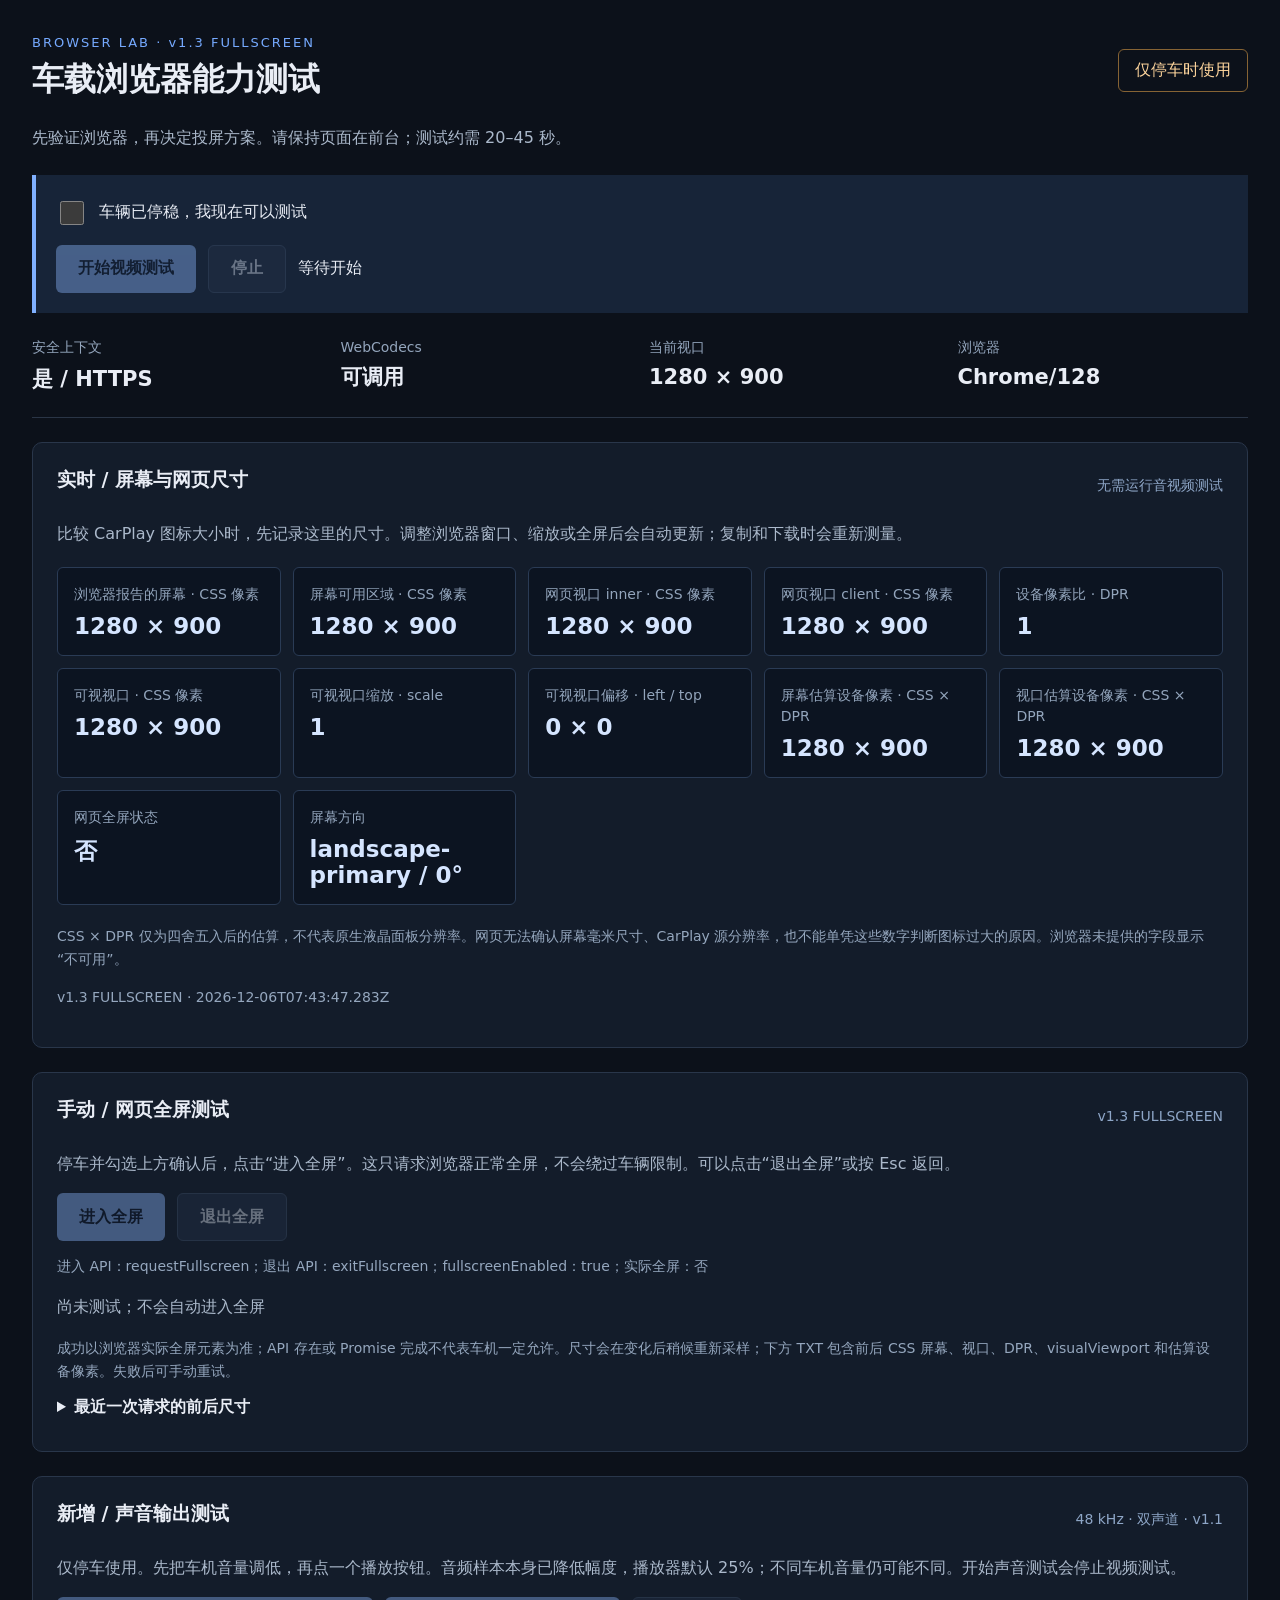
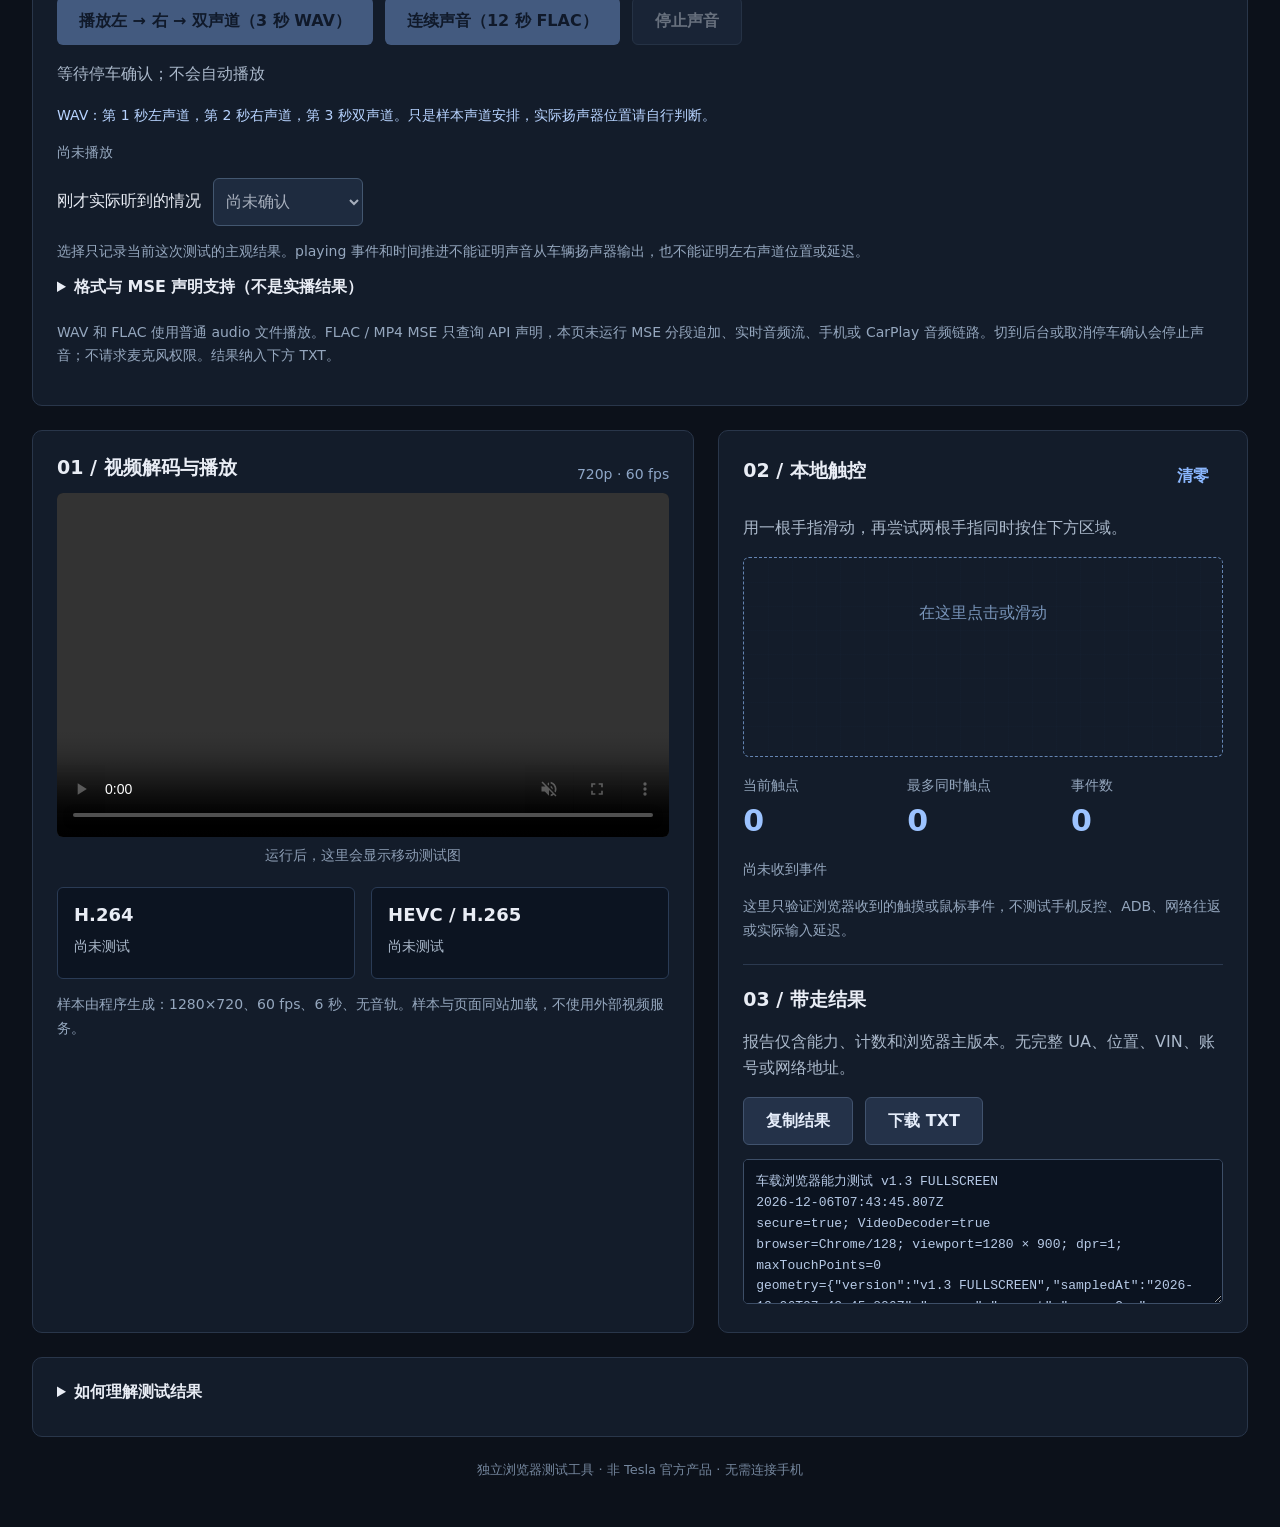
==== commit 4651da8f: "Add parked manual fullscreen test with state verification and geometry reports" ====
--- a/index.html
+++ b/index.html
@@ -1,2 +1,2 @@
-<!doctype html><html lang="zh-CN"><head><meta charset="utf-8"><meta name="viewport" content="width=device-width,initial-scale=1"><meta name="description" content="车载浏览器 H.264、HEVC、WebCodecs 与触控能力本地测试。仅停车使用。"><title>车载浏览器能力测试</title><link rel="icon" href="favicon.svg"><link rel="stylesheet" href="style.css?v=1.2"></head><body><main><header><div><span class="eyebrow">BROWSER LAB · v1.2 SCREEN</span><h1>车载浏览器能力测试</h1></div><span class="badge">仅停车时使用</span></header><p class="intro">先验证浏览器，再决定投屏方案。请保持页面在前台；测试约需 20–45 秒。</p><section class="toolbar"><label><input type="checkbox" id="parked">车辆已停稳，我现在可以测试</label><div class="buttons"><button id="start" disabled>开始视频测试</button><button id="stop" class="secondary" disabled>停止</button><span id="progress" role="status" aria-live="polite">等待开始</span></div></section><section class="environment"><div><small>安全上下文</small><strong id="secure">—</strong></div><div><small>WebCodecs</small><strong id="webcodecs">—</strong></div><div><small>当前视口</small><strong id="viewport">—</strong></div><div><small>浏览器</small><strong id="browser">—</strong></div></section><section class="panel geometry" aria-labelledby="screenHeading"><div class="sectionhead"><h2 id="screenHeading">实时 / 屏幕与网页尺寸</h2><span>无需运行音视频测试</span></div><p>比较 CarPlay 图标大小时，先记录这里的尺寸。调整浏览器窗口、缩放或全屏后会自动更新；复制和下载时会重新测量。</p><dl class="geometry-grid"><div><dt>浏览器报告的屏幕 · CSS 像素</dt><dd id="screenCss">—</dd></div><div><dt>屏幕可用区域 · CSS 像素</dt><dd id="screenAvailable">—</dd></div><div><dt>网页视口 inner · CSS 像素</dt><dd id="viewportInner">—</dd></div><div><dt>网页视口 client · CSS 像素</dt><dd id="viewportClient">—</dd></div><div><dt>设备像素比 · DPR</dt><dd id="screenDpr">—</dd></div><div><dt>可视视口 · CSS 像素</dt><dd id="visualSize">—</dd></div><div><dt>可视视口缩放 · scale</dt><dd id="visualScale">—</dd></div><div><dt>可视视口偏移 · left / top</dt><dd id="visualOffsets">—</dd></div><div><dt>屏幕估算设备像素 · CSS × DPR</dt><dd id="estimatedScreen">—</dd></div><div><dt>视口估算设备像素 · CSS × DPR</dt><dd id="estimatedViewport">—</dd></div><div><dt>网页全屏状态</dt><dd id="screenFullscreen">—</dd></div><div><dt>屏幕方向</dt><dd id="screenOrientation">—</dd></div></dl><p class="note">CSS × DPR 仅为四舍五入后的估算，不代表原生液晶面板分辨率。网页无法确认屏幕毫米尺寸、CarPlay 源分辨率，也不能单凭这些数字判断图标过大的原因。浏览器未提供的字段显示“不可用”。</p><p id="screenSample" class="note"></p></section><section class="panel" id="audioPanel"><div class="sectionhead"><h2>新增 / 声音输出测试</h2><span>48 kHz · 双声道 · v1.1</span></div><p>仅停车使用。先把车机音量调低，再点一个播放按钮。音频样本本身已降低幅度，播放器默认 25%；不同车机音量仍可能不同。开始声音测试会停止视频测试。</p><div class="buttons"><button id="audioChannels" disabled>播放左 → 右 → 双声道（3 秒 WAV）</button><button id="audioSteady" disabled>连续声音（12 秒 FLAC）</button><button id="audioStop" class="secondary" disabled>停止声音</button></div><p id="audioStatus" role="status" aria-live="polite">等待停车确认；不会自动播放</p><p id="audioPhase" class="note">WAV：第 1 秒左声道，第 2 秒右声道，第 3 秒双声道。只是样本声道安排，实际扬声器位置请自行判断。</p><audio id="audio" preload="none" aria-label="手动触发的音频测试"></audio><p id="audioActual" class="note">尚未播放</p><label>刚才实际听到的情况 <select id="audioHeard" disabled><option value="unconfirmed">尚未确认</option><option value="heard">听到声音</option><option value="silent">没有声音</option><option value="interrupted">声音断续 / 异常</option><option value="uncertain">不确定</option></select></label><p class="note">选择只记录当前这次测试的主观结果。playing 事件和时间推进不能证明声音从车辆扬声器输出，也不能证明左右声道位置或延迟。</p><details><summary>格式与 MSE 声明支持（不是实播结果）</summary><pre id="audioClaims"></pre></details><p class="note">WAV 和 FLAC 使用普通 audio 文件播放。FLAC / MP4 MSE 只查询 API 声明，本页未运行 MSE 分段追加、实时音频流、手机或 CarPlay 音频链路。切到后台或取消停车确认会停止声音；不请求麦克风权限。结果纳入下方 TXT。</p></section><div class="grid"><section class="panel"><div class="sectionhead"><h2>01 / 视频解码与播放</h2><span id="codecLabel">720p · 60 fps</span></div><video id="video" muted playsinline controls preload="none" aria-label="合成视频播放测试"></video><div id="videoPlaceholder">运行后，这里会显示移动测试图</div><canvas id="decoded" width="320" height="180" hidden></canvas><div id="results"><article><h3>H.264</h3><p>尚未测试</p></article><article><h3>HEVC / H.265</h3><p>尚未测试</p></article></div><p class="note">样本由程序生成：1280×720、60 fps、6 秒、无音轨。样本与页面同站加载，不使用外部视频服务。</p></section><section class="panel"><div class="sectionhead"><h2>02 / 本地触控</h2><button id="resetTouch" class="textbutton">清零</button></div><p>用一根手指滑动，再尝试两根手指同时按住下方区域。</p><div id="touchpad" tabindex="0" role="region" aria-label="本地多点触控测试区"><span>在这里点击或滑动</span><div id="touchdots"></div></div><div class="touchstats"><div><small>当前触点</small><strong id="touchCurrent">0</strong></div><div><small>最多同时触点</small><strong id="touchMax">0</strong></div><div><small>事件数</small><strong id="touchEvents">0</strong></div></div><p id="touchType" class="note">尚未收到事件</p><p class="note">这里只验证浏览器收到的触摸或鼠标事件，不测试手机反控、ADB、网络往返或实际输入延迟。</p><hr><h2>03 / 带走结果</h2><p>报告仅含能力、计数和浏览器主版本。无完整 UA、位置、VIN、账号或网络地址。</p><div class="buttons"><button id="copy" class="secondary">复制结果</button><button id="download" class="secondary">下载 TXT</button></div><p id="exportStatus" role="status" class="note"></p><textarea id="report" readonly aria-label="测试结果，可手动选择复制"></textarea></section></div><details class="panel"><summary>如何理解测试结果</summary><ul><li>“声明支持”只是 API 的答复；“输出帧”才表示这个合成样本实际完成了解码。</li><li>WebCodecs 测试使用默认加速策略，统计 120 帧输出吞吐，不是屏幕帧率，也不能证明使用了硬件解码。</li><li>播放器帧率来自视频帧回调的合成提交计数；丢帧来自浏览器播放质量计数。浏览器不提供时显示“不可测”，不会用页面刷新帧率替代。</li><li>实际硬件型号、Ryzen 代际、车辆固件、手机投屏协议和端到端延迟均无法由此页确认。通过短样本不代表能稳定投屏或持续运行。</li><li>只在当前浏览器测试，不读取车辆接口，不请求摄像头、麦克风或定位。应用不主动上传结果；托管服务仍会收到正常页面和样本请求。</li></ul><p class="note">技术依据：<a href="https://www.w3.org/TR/webcodecs/" target="_blank" rel="noopener">W3C WebCodecs</a> · <a href="https://wicg.github.io/video-rvfc/" target="_blank" rel="noopener">视频帧回调规范</a></p></details><footer>独立浏览器测试工具 · 非 Tesla 官方产品 · 无需连接手机</footer></main><script src="app.js?v=1.2"></script><script src="audio.js?v=1.1"></script></body></html>
+<!doctype html><html lang="zh-CN"><head><meta charset="utf-8"><meta name="viewport" content="width=device-width,initial-scale=1"><meta name="description" content="车载浏览器 H.264、HEVC、WebCodecs 与触控能力本地测试。仅停车使用。"><title>车载浏览器能力测试</title><link rel="icon" href="favicon.svg"><link rel="stylesheet" href="style.css?v=1.3"></head><body><main><header><div><span class="eyebrow">BROWSER LAB · v1.3 FULLSCREEN</span><h1>车载浏览器能力测试</h1></div><span class="badge">仅停车时使用</span></header><p class="intro">先验证浏览器，再决定投屏方案。请保持页面在前台；测试约需 20–45 秒。</p><section class="toolbar"><label><input type="checkbox" id="parked">车辆已停稳，我现在可以测试</label><div class="buttons"><button id="start" disabled>开始视频测试</button><button id="stop" class="secondary" disabled>停止</button><span id="progress" role="status" aria-live="polite">等待开始</span></div></section><section class="environment"><div><small>安全上下文</small><strong id="secure">—</strong></div><div><small>WebCodecs</small><strong id="webcodecs">—</strong></div><div><small>当前视口</small><strong id="viewport">—</strong></div><div><small>浏览器</small><strong id="browser">—</strong></div></section><section class="panel geometry" aria-labelledby="screenHeading"><div class="sectionhead"><h2 id="screenHeading">实时 / 屏幕与网页尺寸</h2><span>无需运行音视频测试</span></div><p>比较 CarPlay 图标大小时，先记录这里的尺寸。调整浏览器窗口、缩放或全屏后会自动更新；复制和下载时会重新测量。</p><dl class="geometry-grid"><div><dt>浏览器报告的屏幕 · CSS 像素</dt><dd id="screenCss">—</dd></div><div><dt>屏幕可用区域 · CSS 像素</dt><dd id="screenAvailable">—</dd></div><div><dt>网页视口 inner · CSS 像素</dt><dd id="viewportInner">—</dd></div><div><dt>网页视口 client · CSS 像素</dt><dd id="viewportClient">—</dd></div><div><dt>设备像素比 · DPR</dt><dd id="screenDpr">—</dd></div><div><dt>可视视口 · CSS 像素</dt><dd id="visualSize">—</dd></div><div><dt>可视视口缩放 · scale</dt><dd id="visualScale">—</dd></div><div><dt>可视视口偏移 · left / top</dt><dd id="visualOffsets">—</dd></div><div><dt>屏幕估算设备像素 · CSS × DPR</dt><dd id="estimatedScreen">—</dd></div><div><dt>视口估算设备像素 · CSS × DPR</dt><dd id="estimatedViewport">—</dd></div><div><dt>网页全屏状态</dt><dd id="screenFullscreen">—</dd></div><div><dt>屏幕方向</dt><dd id="screenOrientation">—</dd></div></dl><p class="note">CSS × DPR 仅为四舍五入后的估算，不代表原生液晶面板分辨率。网页无法确认屏幕毫米尺寸、CarPlay 源分辨率，也不能单凭这些数字判断图标过大的原因。浏览器未提供的字段显示“不可用”。</p><p id="screenSample" class="note"></p></section><section class="panel" id="fullscreenPanel" aria-labelledby="fullscreenHeading"><div class="sectionhead"><h2 id="fullscreenHeading">手动 / 网页全屏测试</h2><span>v1.3 FULLSCREEN</span></div><p>停车并勾选上方确认后，点击“进入全屏”。这只请求浏览器正常全屏，不会绕过车辆限制。可以点击“退出全屏”或按 Esc 返回。</p><div class="buttons"><button id="fullscreenEnter" disabled>进入全屏</button><button id="fullscreenExit" class="secondary" disabled>退出全屏</button></div><p id="fullscreenSupport" class="note"></p><p id="fullscreenStatus" role="status" aria-live="polite">尚未测试；不会自动进入全屏</p><p class="note">成功以浏览器实际全屏元素为准；API 存在或 Promise 完成不代表车机一定允许。尺寸会在变化后稍候重新采样；下方 TXT 包含前后 CSS 屏幕、视口、DPR、visualViewport 和估算设备像素。失败后可手动重试。</p><details><summary>最近一次请求的前后尺寸</summary><pre id="fullscreenComparison">尚未测试</pre></details></section><section class="panel" id="audioPanel"><div class="sectionhead"><h2>新增 / 声音输出测试</h2><span>48 kHz · 双声道 · v1.1</span></div><p>仅停车使用。先把车机音量调低，再点一个播放按钮。音频样本本身已降低幅度，播放器默认 25%；不同车机音量仍可能不同。开始声音测试会停止视频测试。</p><div class="buttons"><button id="audioChannels" disabled>播放左 → 右 → 双声道（3 秒 WAV）</button><button id="audioSteady" disabled>连续声音（12 秒 FLAC）</button><button id="audioStop" class="secondary" disabled>停止声音</button></div><p id="audioStatus" role="status" aria-live="polite">等待停车确认；不会自动播放</p><p id="audioPhase" class="note">WAV：第 1 秒左声道，第 2 秒右声道，第 3 秒双声道。只是样本声道安排，实际扬声器位置请自行判断。</p><audio id="audio" preload="none" aria-label="手动触发的音频测试"></audio><p id="audioActual" class="note">尚未播放</p><label>刚才实际听到的情况 <select id="audioHeard" disabled><option value="unconfirmed">尚未确认</option><option value="heard">听到声音</option><option value="silent">没有声音</option><option value="interrupted">声音断续 / 异常</option><option value="uncertain">不确定</option></select></label><p class="note">选择只记录当前这次测试的主观结果。playing 事件和时间推进不能证明声音从车辆扬声器输出，也不能证明左右声道位置或延迟。</p><details><summary>格式与 MSE 声明支持（不是实播结果）</summary><pre id="audioClaims"></pre></details><p class="note">WAV 和 FLAC 使用普通 audio 文件播放。FLAC / MP4 MSE 只查询 API 声明，本页未运行 MSE 分段追加、实时音频流、手机或 CarPlay 音频链路。切到后台或取消停车确认会停止声音；不请求麦克风权限。结果纳入下方 TXT。</p></section><div class="grid"><section class="panel"><div class="sectionhead"><h2>01 / 视频解码与播放</h2><span id="codecLabel">720p · 60 fps</span></div><video id="video" muted playsinline controls preload="none" aria-label="合成视频播放测试"></video><div id="videoPlaceholder">运行后，这里会显示移动测试图</div><canvas id="decoded" width="320" height="180" hidden></canvas><div id="results"><article><h3>H.264</h3><p>尚未测试</p></article><article><h3>HEVC / H.265</h3><p>尚未测试</p></article></div><p class="note">样本由程序生成：1280×720、60 fps、6 秒、无音轨。样本与页面同站加载，不使用外部视频服务。</p></section><section class="panel"><div class="sectionhead"><h2>02 / 本地触控</h2><button id="resetTouch" class="textbutton">清零</button></div><p>用一根手指滑动，再尝试两根手指同时按住下方区域。</p><div id="touchpad" tabindex="0" role="region" aria-label="本地多点触控测试区"><span>在这里点击或滑动</span><div id="touchdots"></div></div><div class="touchstats"><div><small>当前触点</small><strong id="touchCurrent">0</strong></div><div><small>最多同时触点</small><strong id="touchMax">0</strong></div><div><small>事件数</small><strong id="touchEvents">0</strong></div></div><p id="touchType" class="note">尚未收到事件</p><p class="note">这里只验证浏览器收到的触摸或鼠标事件，不测试手机反控、ADB、网络往返或实际输入延迟。</p><hr><h2>03 / 带走结果</h2><p>报告仅含能力、计数和浏览器主版本。无完整 UA、位置、VIN、账号或网络地址。</p><div class="buttons"><button id="copy" class="secondary">复制结果</button><button id="download" class="secondary">下载 TXT</button></div><p id="exportStatus" role="status" class="note"></p><textarea id="report" readonly aria-label="测试结果，可手动选择复制"></textarea></section></div><details class="panel"><summary>如何理解测试结果</summary><ul><li>“声明支持”只是 API 的答复；“输出帧”才表示这个合成样本实际完成了解码。</li><li>WebCodecs 测试使用默认加速策略，统计 120 帧输出吞吐，不是屏幕帧率，也不能证明使用了硬件解码。</li><li>播放器帧率来自视频帧回调的合成提交计数；丢帧来自浏览器播放质量计数。浏览器不提供时显示“不可测”，不会用页面刷新帧率替代。</li><li>实际硬件型号、Ryzen 代际、车辆固件、手机投屏协议和端到端延迟均无法由此页确认。通过短样本不代表能稳定投屏或持续运行。</li><li>只在当前浏览器测试，不读取车辆接口，不请求摄像头、麦克风或定位。应用不主动上传结果；托管服务仍会收到正常页面和样本请求。</li></ul><p class="note">技术依据：<a href="https://www.w3.org/TR/webcodecs/" target="_blank" rel="noopener">W3C WebCodecs</a> · <a href="https://wicg.github.io/video-rvfc/" target="_blank" rel="noopener">视频帧回调规范</a></p></details><footer>独立浏览器测试工具 · 非 Tesla 官方产品 · 无需连接手机</footer></main><script src="app.js?v=1.3"></script><script src="audio.js?v=1.1"></script><script src="fullscreen.js?v=1.3"></script></body></html>
 
